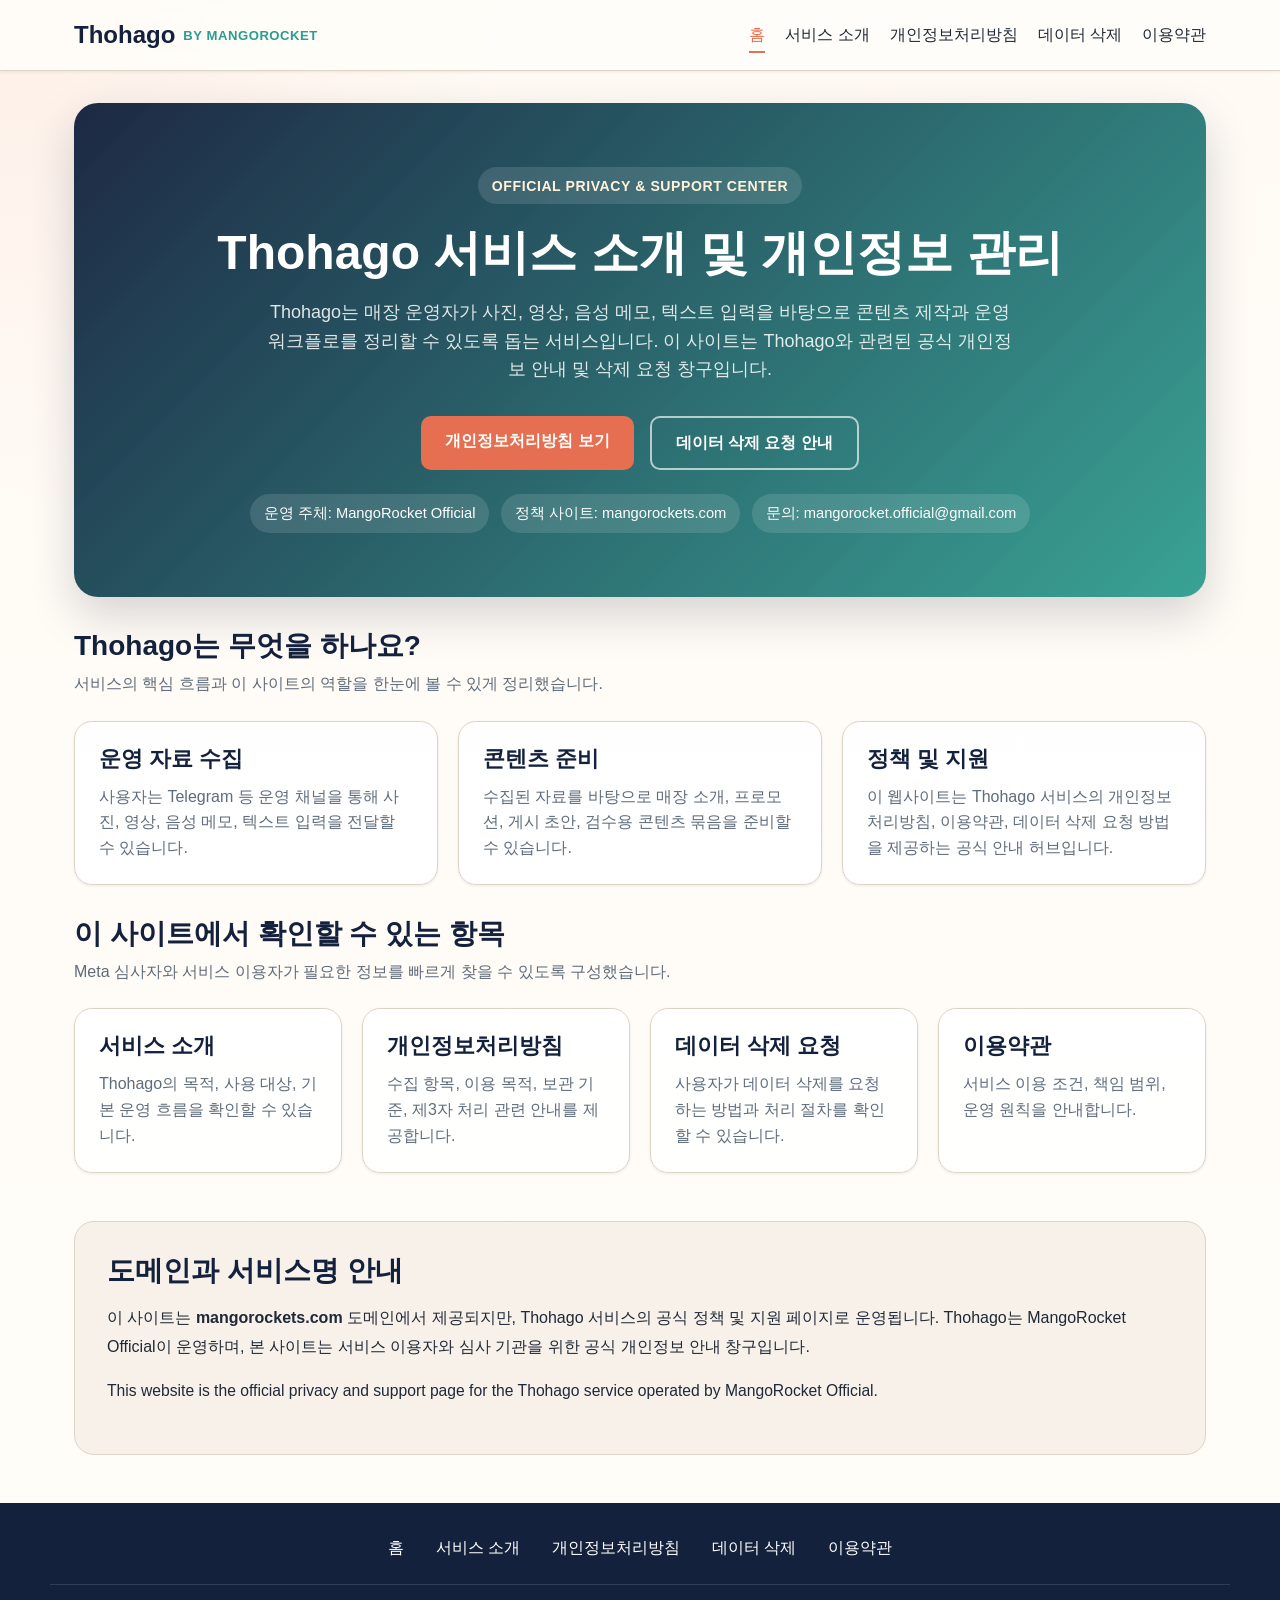
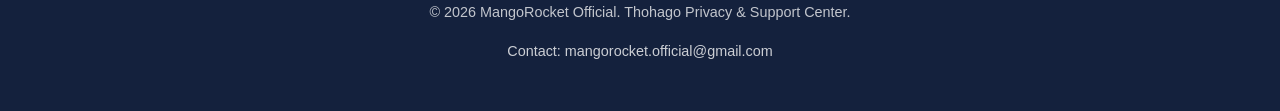
==== index.html @ da7fdcd3 "push" ====
<!DOCTYPE html>
<html lang="ko">
<head>
  <meta charset="UTF-8">
  <meta name="viewport" content="width=device-width, initial-scale=1.0">
  <meta name="google-site-verification" content="dafr5xG1cfZSoQgHQdruboU1DNLpNg_eXWHtskZgGs8">
  <title>Thohago Privacy & Support Center</title>
  <meta name="description" content="Thohago 서비스 소개, 개인정보처리방침, 데이터 삭제 요청 안내를 제공하는 공식 지원 페이지입니다.">
  <meta name="keywords" content="Thohago, 개인정보처리방침, 데이터 삭제, Meta Business App, MangoRocket Official">
  <meta property="og:title" content="Thohago Privacy & Support Center">
  <meta property="og:description" content="Thohago 서비스 소개와 개인정보 관리 정책을 확인할 수 있는 공식 페이지입니다.">
  <meta property="og:type" content="website">
  <meta property="og:url" content="https://mangorockets.com/">
  <link rel="canonical" href="https://mangorockets.com/">
  <link rel="stylesheet" href="/assets/css/style.css">
</head>
<body>
  <header>
    <nav>
      <a href="/" class="logo">Thohago <span class="logo-sub">by MangoRocket</span></a>
      <ul class="nav-links">
        <li><a href="/" class="active">홈</a></li>
        <li><a href="/about.html">서비스 소개</a></li>
        <li><a href="/privacy.html">개인정보처리방침</a></li>
        <li><a href="/data-deletion.html">데이터 삭제</a></li>
        <li><a href="/terms.html">이용약관</a></li>
      </ul>
    </nav>
  </header>

  <main class="page-shell">
    <section class="hero hero--landing">
      <span class="hero-badge">Official Privacy & Support Center</span>
      <h1>Thohago 서비스 소개 및 개인정보 관리</h1>
      <p>
        Thohago는 매장 운영자가 사진, 영상, 음성 메모, 텍스트 입력을 바탕으로 콘텐츠 제작과 운영 워크플로를 정리할 수 있도록 돕는 서비스입니다.
        이 사이트는 Thohago와 관련된 공식 개인정보 안내 및 삭제 요청 창구입니다.
      </p>
      <div class="hero-actions">
        <a href="/privacy.html" class="btn btn-primary">개인정보처리방침 보기</a>
        <a href="/data-deletion.html" class="btn btn-outline">데이터 삭제 요청 안내</a>
      </div>
      <div class="hero-meta">
        <span class="chip">운영 주체: MangoRocket Official</span>
        <span class="chip">정책 사이트: mangorockets.com</span>
        <span class="chip">문의: mangorocket.official@gmail.com</span>
      </div>
    </section>

    <section class="section">
      <div class="section-header">
        <h2>Thohago는 무엇을 하나요?</h2>
        <p>서비스의 핵심 흐름과 이 사이트의 역할을 한눈에 볼 수 있게 정리했습니다.</p>
      </div>

      <div class="info-grid">
        <article class="info-card">
          <h3>운영 자료 수집</h3>
          <p>사용자는 Telegram 등 운영 채널을 통해 사진, 영상, 음성 메모, 텍스트 입력을 전달할 수 있습니다.</p>
        </article>
        <article class="info-card">
          <h3>콘텐츠 준비</h3>
          <p>수집된 자료를 바탕으로 매장 소개, 프로모션, 게시 초안, 검수용 콘텐츠 묶음을 준비할 수 있습니다.</p>
        </article>
        <article class="info-card">
          <h3>정책 및 지원</h3>
          <p>이 웹사이트는 Thohago 서비스의 개인정보처리방침, 이용약관, 데이터 삭제 요청 방법을 제공하는 공식 안내 허브입니다.</p>
        </article>
      </div>
    </section>

    <section class="section">
      <div class="section-header">
        <h2>이 사이트에서 확인할 수 있는 항목</h2>
        <p>Meta 심사자와 서비스 이용자가 필요한 정보를 빠르게 찾을 수 있도록 구성했습니다.</p>
      </div>

      <div class="support-grid">
        <a class="support-card" href="/about.html">
          <h3>서비스 소개</h3>
          <p>Thohago의 목적, 사용 대상, 기본 운영 흐름을 확인할 수 있습니다.</p>
        </a>
        <a class="support-card" href="/privacy.html">
          <h3>개인정보처리방침</h3>
          <p>수집 항목, 이용 목적, 보관 기준, 제3자 처리 관련 안내를 제공합니다.</p>
        </a>
        <a class="support-card" href="/data-deletion.html">
          <h3>데이터 삭제 요청</h3>
          <p>사용자가 데이터 삭제를 요청하는 방법과 처리 절차를 확인할 수 있습니다.</p>
        </a>
        <a class="support-card" href="/terms.html">
          <h3>이용약관</h3>
          <p>서비스 이용 조건, 책임 범위, 운영 원칙을 안내합니다.</p>
        </a>
      </div>
    </section>

    <section class="tool-guide">
      <h2>도메인과 서비스명 안내</h2>
      <p>
        이 사이트는 <strong>mangorockets.com</strong> 도메인에서 제공되지만, Thohago 서비스의 공식 정책 및 지원 페이지로 운영됩니다.
        Thohago는 MangoRocket Official이 운영하며, 본 사이트는 서비스 이용자와 심사 기관을 위한 공식 개인정보 안내 창구입니다.
      </p>
      <p class="page-note">
        This website is the official privacy and support page for the Thohago service operated by MangoRocket Official.
      </p>
    </section>
  </main>

  <footer>
    <div class="footer-content">
      <ul class="footer-links">
        <li><a href="/">홈</a></li>
        <li><a href="/about.html">서비스 소개</a></li>
        <li><a href="/privacy.html">개인정보처리방침</a></li>
        <li><a href="/data-deletion.html">데이터 삭제</a></li>
        <li><a href="/terms.html">이용약관</a></li>
      </ul>
      <div class="footer-bottom">
        <p>&copy; 2026 MangoRocket Official. Thohago Privacy & Support Center.</p>
        <p class="footer-note">Contact: mangorocket.official@gmail.com</p>
      </div>
    </div>
  </footer>
</body>
</html>
---- assets/css/style.css ----
/* Thohago Privacy & Support Center - Global Stylesheet */

:root {
  --primary-color: #e76f51;
  --primary-dark: #d65f42;
  --secondary-color: #14213d;
  --accent-color: #2a9d8f;
  --text-color: #1f2937;
  --text-light: #5f6c7b;
  --bg-color: #fffdf9;
  --bg-light: #f7f1ea;
  --bg-gray: #ebe4da;
  --border-color: #ddd4c8;
  --success-color: #2d8f5d;
  --warning-color: #e9c46a;
  --danger-color: #d62828;
  --shadow-sm: 0 1px 3px rgba(20, 33, 61, 0.08);
  --shadow-md: 0 10px 24px rgba(20, 33, 61, 0.1);
  --shadow-lg: 0 18px 45px rgba(20, 33, 61, 0.18);
  --border-radius: 10px;
  --transition: all 0.28s ease;
}

* {
  margin: 0;
  padding: 0;
  box-sizing: border-box;
}

html {
  font-size: 16px;
  scroll-behavior: smooth;
}

body {
  font-family: -apple-system, BlinkMacSystemFont, "Apple SD Gothic Neo", "Pretendard", "Malgun Gothic", "맑은 고딕", sans-serif;
  line-height: 1.6;
  color: var(--text-color);
  background:
    radial-gradient(circle at top left, rgba(231, 111, 81, 0.08), transparent 24%),
    linear-gradient(180deg, #fffaf4 0%, #fffdf9 100%);
  min-height: 100vh;
  display: flex;
  flex-direction: column;
}

h1, h2, h3, h4, h5, h6 {
  font-weight: 700;
  line-height: 1.2;
  margin-bottom: 1rem;
  color: var(--text-color);
}

h1 {
  font-size: 2rem;
}

h2 {
  font-size: 1.75rem;
}

h3 {
  font-size: 1.35rem;
}

h4 {
  font-size: 1.1rem;
}

p {
  margin-bottom: 1rem;
}

a {
  color: var(--accent-color);
  text-decoration: none;
  transition: var(--transition);
}

a:hover {
  color: var(--primary-color);
}

header {
  background-color: rgba(255, 253, 249, 0.92);
  border-bottom: 1px solid var(--border-color);
  box-shadow: var(--shadow-sm);
  position: sticky;
  top: 0;
  z-index: 1000;
  backdrop-filter: blur(10px);
}

nav {
  max-width: 1180px;
  margin: 0 auto;
  padding: 1rem 1.5rem;
  display: flex;
  justify-content: space-between;
  align-items: center;
  flex-wrap: wrap;
}

.logo {
  font-size: 1.5rem;
  font-weight: 700;
  color: var(--secondary-color);
  text-decoration: none;
  display: flex;
  align-items: center;
  gap: 0.5rem;
}

.logo:hover {
  color: var(--primary-color);
}

.logo-sub {
  font-size: 0.82rem;
  font-weight: 600;
  color: var(--accent-color);
  letter-spacing: 0.04em;
  text-transform: uppercase;
}

.nav-links {
  display: flex;
  gap: 1.25rem;
  list-style: none;
  align-items: center;
  flex-wrap: wrap;
}

.nav-links a {
  color: var(--text-color);
  font-weight: 500;
  padding: 0.45rem 0;
  border-bottom: 2px solid transparent;
  transition: var(--transition);
}

.nav-links a:hover,
.nav-links a.active {
  color: var(--primary-color);
  border-bottom-color: var(--primary-color);
}

main {
  flex: 1;
  max-width: 1180px;
  width: 100%;
  margin: 0 auto;
  padding: 2rem 1.5rem 3rem;
}

.page-shell {
  display: flex;
  flex-direction: column;
  gap: 2rem;
}

.hero {
  text-align: center;
  padding: 4rem 2rem;
  background:
    linear-gradient(135deg, rgba(20, 33, 61, 0.96), rgba(42, 157, 143, 0.92)),
    linear-gradient(135deg, var(--bg-light) 0%, var(--bg-gray) 100%);
  border-radius: 24px;
  color: white;
  box-shadow: var(--shadow-lg);
}

.hero h1 {
  font-size: 3rem;
  margin-bottom: 1rem;
  color: white;
}

.hero p {
  font-size: 1.125rem;
  color: rgba(255, 255, 255, 0.86);
  max-width: 760px;
  margin: 0 auto;
}

.hero-badge {
  display: inline-flex;
  align-items: center;
  padding: 0.45rem 0.85rem;
  margin-bottom: 1.25rem;
  border-radius: 999px;
  background: rgba(255, 255, 255, 0.12);
  color: #fff2d8;
  font-size: 0.88rem;
  font-weight: 700;
  letter-spacing: 0.04em;
  text-transform: uppercase;
}

.hero-actions {
  display: flex;
  justify-content: center;
  gap: 1rem;
  flex-wrap: wrap;
  margin-top: 2rem;
}

.hero-actions .btn-outline {
  border-color: rgba(255, 255, 255, 0.65);
  color: white;
}

.hero-actions .btn-outline:hover {
  border-color: white;
  background-color: white;
  color: var(--secondary-color);
}

.hero-meta {
  display: flex;
  justify-content: center;
  gap: 0.75rem;
  flex-wrap: wrap;
  margin-top: 1.5rem;
}

.chip {
  display: inline-flex;
  align-items: center;
  padding: 0.5rem 0.85rem;
  border-radius: 999px;
  background: rgba(255, 255, 255, 0.12);
  color: white;
  font-size: 0.92rem;
}

.section {
  display: flex;
  flex-direction: column;
  gap: 1.5rem;
}

.section-header {
  display: flex;
  flex-direction: column;
  gap: 0.5rem;
}

.section-header h2 {
  margin-bottom: 0;
  color: var(--secondary-color);
}

.section-header p {
  margin: 0;
  color: var(--text-light);
  max-width: 780px;
}

.info-grid,
.support-grid,
.tools-grid {
  display: grid;
  grid-template-columns: repeat(auto-fit, minmax(240px, 1fr));
  gap: 1.25rem;
}

.info-card,
.support-card,
.tool-card {
  display: block;
  background: rgba(255, 255, 255, 0.88);
  border: 1px solid var(--border-color);
  border-radius: 18px;
  padding: 1.5rem;
  box-shadow: var(--shadow-sm);
  transition: var(--transition);
}

.info-card:hover,
.support-card:hover,
.tool-card:hover {
  transform: translateY(-3px);
  box-shadow: var(--shadow-md);
  border-color: rgba(42, 157, 143, 0.35);
}

.info-card h3,
.support-card h3,
.tool-card h3 {
  color: var(--secondary-color);
  margin-bottom: 0.75rem;
}

.info-card p,
.support-card p,
.tool-card p {
  color: var(--text-light);
  margin-bottom: 0;
}

.tool-card .btn {
  width: 100%;
}

.tool-container {
  background: var(--bg-color);
  border: 1px solid var(--border-color);
  border-radius: 20px;
  padding: 2rem;
  margin-bottom: 2rem;
  box-shadow: var(--shadow-md);
}

.tool-title {
  text-align: center;
  margin-bottom: 1rem;
  padding-bottom: 1rem;
  border-bottom: 1px solid var(--border-color);
}

.tool-title h1 {
  color: var(--secondary-color);
}

.tool-container h2 {
  margin-top: 2rem;
  color: var(--secondary-color);
}

.tool-container h2:first-child {
  margin-top: 0;
}

.tool-container h3 {
  margin-top: 1.25rem;
  color: var(--secondary-color);
}

.tool-container ul,
.tool-container ol {
  padding-left: 1.25rem;
  margin-bottom: 1rem;
}

.tool-container li {
  margin-bottom: 0.5rem;
}

.form-group {
  margin-bottom: 1.5rem;
}

.form-group label {
  display: block;
  margin-bottom: 0.5rem;
  font-weight: 600;
  color: var(--text-color);
}

input[type="text"],
input[type="number"],
input[type="date"],
input[type="color"],
textarea,
select {
  width: 100%;
  padding: 0.75rem;
  border: 1px solid var(--border-color);
  border-radius: var(--border-radius);
  font-size: 1rem;
  font-family: inherit;
  transition: var(--transition);
  background-color: var(--bg-color);
}

input[type="text"]:focus,
input[type="number"]:focus,
input[type="date"]:focus,
textarea:focus,
select:focus {
  outline: none;
  border-color: var(--primary-color);
  box-shadow: 0 0 0 3px rgba(231, 111, 81, 0.12);
}

textarea {
  resize: vertical;
  min-height: 150px;
  line-height: 1.6;
}

input[type="range"] {
  width: 100%;
  height: 6px;
  border-radius: 3px;
  background: var(--bg-gray);
  outline: none;
  -webkit-appearance: none;
}

input[type="range"]::-webkit-slider-thumb {
  -webkit-appearance: none;
  appearance: none;
  width: 20px;
  height: 20px;
  border-radius: 50%;
  background: var(--primary-color);
  cursor: pointer;
  transition: var(--transition);
}

input[type="range"]::-webkit-slider-thumb:hover {
  background: var(--primary-dark);
  transform: scale(1.1);
}

input[type="range"]::-moz-range-thumb {
  width: 20px;
  height: 20px;
  border-radius: 50%;
  background: var(--primary-color);
  cursor: pointer;
  border: none;
  transition: var(--transition);
}

input[type="range"]::-moz-range-thumb:hover {
  background: var(--primary-dark);
  transform: scale(1.1);
}

.checkbox-group {
  display: flex;
  flex-wrap: wrap;
  gap: 1rem;
  margin-bottom: 1rem;
}

.checkbox-item {
  display: flex;
  align-items: center;
  gap: 0.5rem;
}

.checkbox-item input[type="checkbox"] {
  width: 18px;
  height: 18px;
  cursor: pointer;
}

.checkbox-item label {
  cursor: pointer;
  margin: 0;
  font-weight: 500;
}

.btn {
  display: inline-block;
  padding: 0.75rem 1.5rem;
  font-size: 1rem;
  font-weight: 600;
  text-align: center;
  border: none;
  border-radius: var(--border-radius);
  cursor: pointer;
  transition: var(--transition);
  text-decoration: none;
  font-family: inherit;
}

.btn-primary {
  background-color: var(--primary-color);
  color: white;
}

.btn-primary:hover {
  background-color: var(--primary-dark);
  transform: translateY(-2px);
  box-shadow: var(--shadow-md);
}

.btn-secondary {
  background-color: var(--secondary-color);
  color: white;
}

.btn-secondary:hover {
  background-color: var(--accent-color);
  transform: translateY(-2px);
  box-shadow: var(--shadow-md);
}

.btn-outline {
  background-color: transparent;
  border: 2px solid var(--primary-color);
  color: var(--primary-color);
}

.btn-outline:hover {
  background-color: var(--primary-color);
  color: white;
}

.btn-success {
  background-color: var(--success-color);
  color: white;
}

.btn-block {
  width: 100%;
  display: block;
}

.btn:disabled {
  opacity: 0.6;
  cursor: not-allowed;
}

.btn:disabled:hover {
  transform: none;
}

.btn-group {
  display: flex;
  gap: 0.75rem;
  flex-wrap: wrap;
}

.result-box {
  background: var(--bg-light);
  border: 1px solid var(--border-color);
  border-radius: var(--border-radius);
  padding: 1.5rem;
  margin-top: 1.5rem;
}

.result-item {
  display: flex;
  justify-content: space-between;
  align-items: center;
  padding: 0.75rem 0;
  border-bottom: 1px solid var(--border-color);
}

.result-item:last-child {
  border-bottom: none;
}

.result-label {
  font-weight: 600;
  color: var(--text-color);
}

.result-value {
  font-weight: 700;
  color: var(--primary-color);
  font-size: 1.125rem;
}

.preview-area {
  background: var(--bg-light);
  border: 2px dashed var(--border-color);
  border-radius: var(--border-radius);
  padding: 2rem;
  text-align: center;
  min-height: 200px;
  display: flex;
  align-items: center;
  justify-content: center;
  margin: 1.5rem 0;
}

.color-preview {
  width: 100%;
  height: 200px;
  border-radius: var(--border-radius);
  border: 1px solid var(--border-color);
  box-shadow: var(--shadow-sm);
}

.strength-indicator {
  margin-top: 1rem;
}

.strength-bar {
  height: 8px;
  background: var(--bg-gray);
  border-radius: 4px;
  overflow: hidden;
  margin-top: 0.5rem;
}

.strength-fill {
  height: 100%;
  transition: var(--transition);
  border-radius: 4px;
}

.strength-fill.weak {
  width: 25%;
  background-color: var(--danger-color);
}

.strength-fill.medium {
  width: 50%;
  background-color: var(--warning-color);
}

.strength-fill.strong {
  width: 75%;
  background-color: var(--success-color);
}

.strength-fill.very-strong {
  width: 100%;
  background-color: #155724;
}

.strength-text {
  margin-top: 0.5rem;
  font-weight: 600;
}

.tool-guide {
  background: var(--bg-light);
  border-radius: 20px;
  padding: 2rem;
  margin-top: 1rem;
  border: 1px solid var(--border-color);
}

.tool-guide h2 {
  color: var(--secondary-color);
  margin-bottom: 1rem;
}

.tool-guide p {
  color: var(--text-color);
  line-height: 1.8;
}

.cookie-banner {
  position: fixed;
  bottom: 0;
  left: 0;
  right: 0;
  background: rgba(20, 33, 61, 0.95);
  color: white;
  padding: 1.5rem;
  box-shadow: 0 -4px 10px rgba(0, 0, 0, 0.2);
  z-index: 9999;
  display: none;
}

.cookie-banner.show {
  display: block;
}

.cookie-content {
  max-width: 1180px;
  margin: 0 auto;
  display: flex;
  justify-content: space-between;
  align-items: center;
  gap: 1.5rem;
  flex-wrap: wrap;
}

.cookie-content p {
  margin: 0;
  flex: 1;
  min-width: 250px;
}

.cookie-content .btn {
  flex-shrink: 0;
}

.callout {
  background: linear-gradient(135deg, rgba(20, 33, 61, 0.04), rgba(42, 157, 143, 0.1));
  border: 1px solid rgba(42, 157, 143, 0.2);
  border-radius: 16px;
  padding: 1.25rem 1.35rem;
}

.callout p:last-child {
  margin-bottom: 0;
}

.page-note {
  color: var(--text-light);
  font-size: 0.98rem;
}

.timeline {
  display: grid;
  gap: 1rem;
}

.timeline-item {
  padding: 1.25rem 1.35rem;
  border-radius: 16px;
  background: rgba(255, 255, 255, 0.75);
  border: 1px solid var(--border-color);
}

.timeline-item h3 {
  margin-top: 0;
}

.stack-list,
.deletion-scope {
  list-style: disc;
}

.deletion-steps {
  padding-left: 1.4rem;
}

footer {
  background-color: var(--secondary-color);
  color: white;
  padding: 2rem 1.5rem;
  margin-top: auto;
}

.footer-content {
  max-width: 1180px;
  margin: 0 auto;
  display: flex;
  flex-direction: column;
  gap: 1.5rem;
}

.footer-links {
  display: flex;
  gap: 2rem;
  list-style: none;
  flex-wrap: wrap;
  justify-content: center;
}

.footer-links a {
  color: white;
  transition: var(--transition);
}

.footer-links a:hover {
  color: var(--warning-color);
}

.footer-bottom {
  text-align: center;
  padding-top: 1rem;
  border-top: 1px solid rgba(255, 255, 255, 0.12);
  font-size: 0.9rem;
  color: rgba(255, 255, 255, 0.74);
}

.footer-note {
  margin-top: 0.35rem;
  color: rgba(255, 255, 255, 0.78);
}

.text-center {
  text-align: center;
}

.text-muted {
  color: var(--text-light);
}

.mt-1 { margin-top: 0.5rem; }
.mt-2 { margin-top: 1rem; }
.mt-3 { margin-top: 1.5rem; }
.mb-1 { margin-bottom: 0.5rem; }
.mb-2 { margin-bottom: 1rem; }
.mb-3 { margin-bottom: 1.5rem; }

.hidden {
  display: none;
}

@media (max-width: 768px) {
  html {
    font-size: 14px;
  }

  nav {
    flex-direction: column;
    gap: 1rem;
  }

  .nav-links {
    justify-content: center;
    gap: 1rem;
  }

  .hero {
    padding: 3rem 1.25rem;
    border-radius: 18px;
  }

  .hero h1 {
    font-size: 2rem;
  }

  .tools-grid,
  .info-grid,
  .support-grid {
    grid-template-columns: 1fr;
    gap: 1rem;
  }

  .tool-container {
    padding: 1.5rem;
  }

  .btn-group,
  .hero-actions {
    flex-direction: column;
  }

  .btn-group .btn,
  .hero-actions .btn {
    width: 100%;
  }

  .result-item {
    flex-direction: column;
    align-items: flex-start;
    gap: 0.25rem;
  }

  .footer-content {
    text-align: center;
  }

  .footer-links {
    flex-direction: column;
    gap: 0.75rem;
  }

  .cookie-content {
    flex-direction: column;
    text-align: center;
  }

  .cookie-content .btn {
    width: 100%;
  }
}

@media (min-width: 769px) and (max-width: 1024px) {
  .tools-grid,
  .info-grid,
  .support-grid {
    grid-template-columns: repeat(2, 1fr);
  }
}
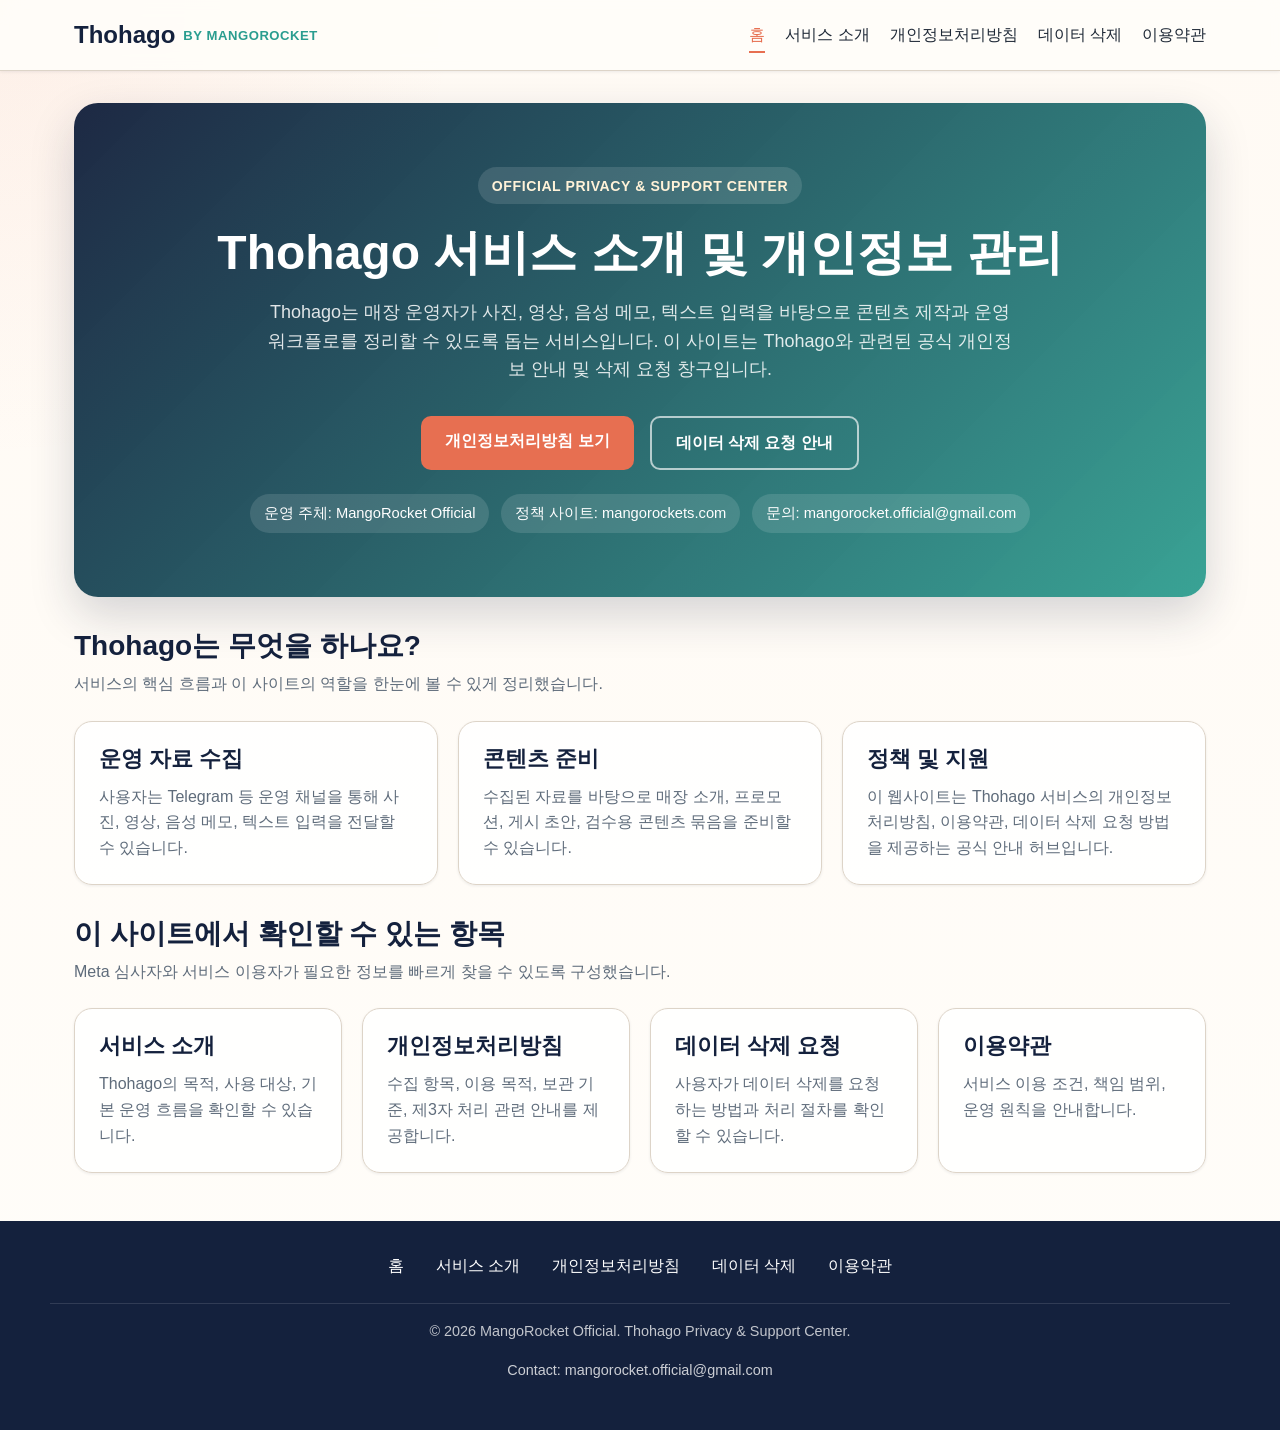
==== commit cff7b447: "up" ====
--- a/index.html
+++ b/index.html
@@ -95,16 +95,6 @@
       </div>
     </section>
 
-    <section class="tool-guide">
-      <h2>도메인과 서비스명 안내</h2>
-      <p>
-        이 사이트는 <strong>mangorockets.com</strong> 도메인에서 제공되지만, Thohago 서비스의 공식 정책 및 지원 페이지로 운영됩니다.
-        Thohago는 MangoRocket Official이 운영하며, 본 사이트는 서비스 이용자와 심사 기관을 위한 공식 개인정보 안내 창구입니다.
-      </p>
-      <p class="page-note">
-        This website is the official privacy and support page for the Thohago service operated by MangoRocket Official.
-      </p>
-    </section>
   </main>
 
   <footer>
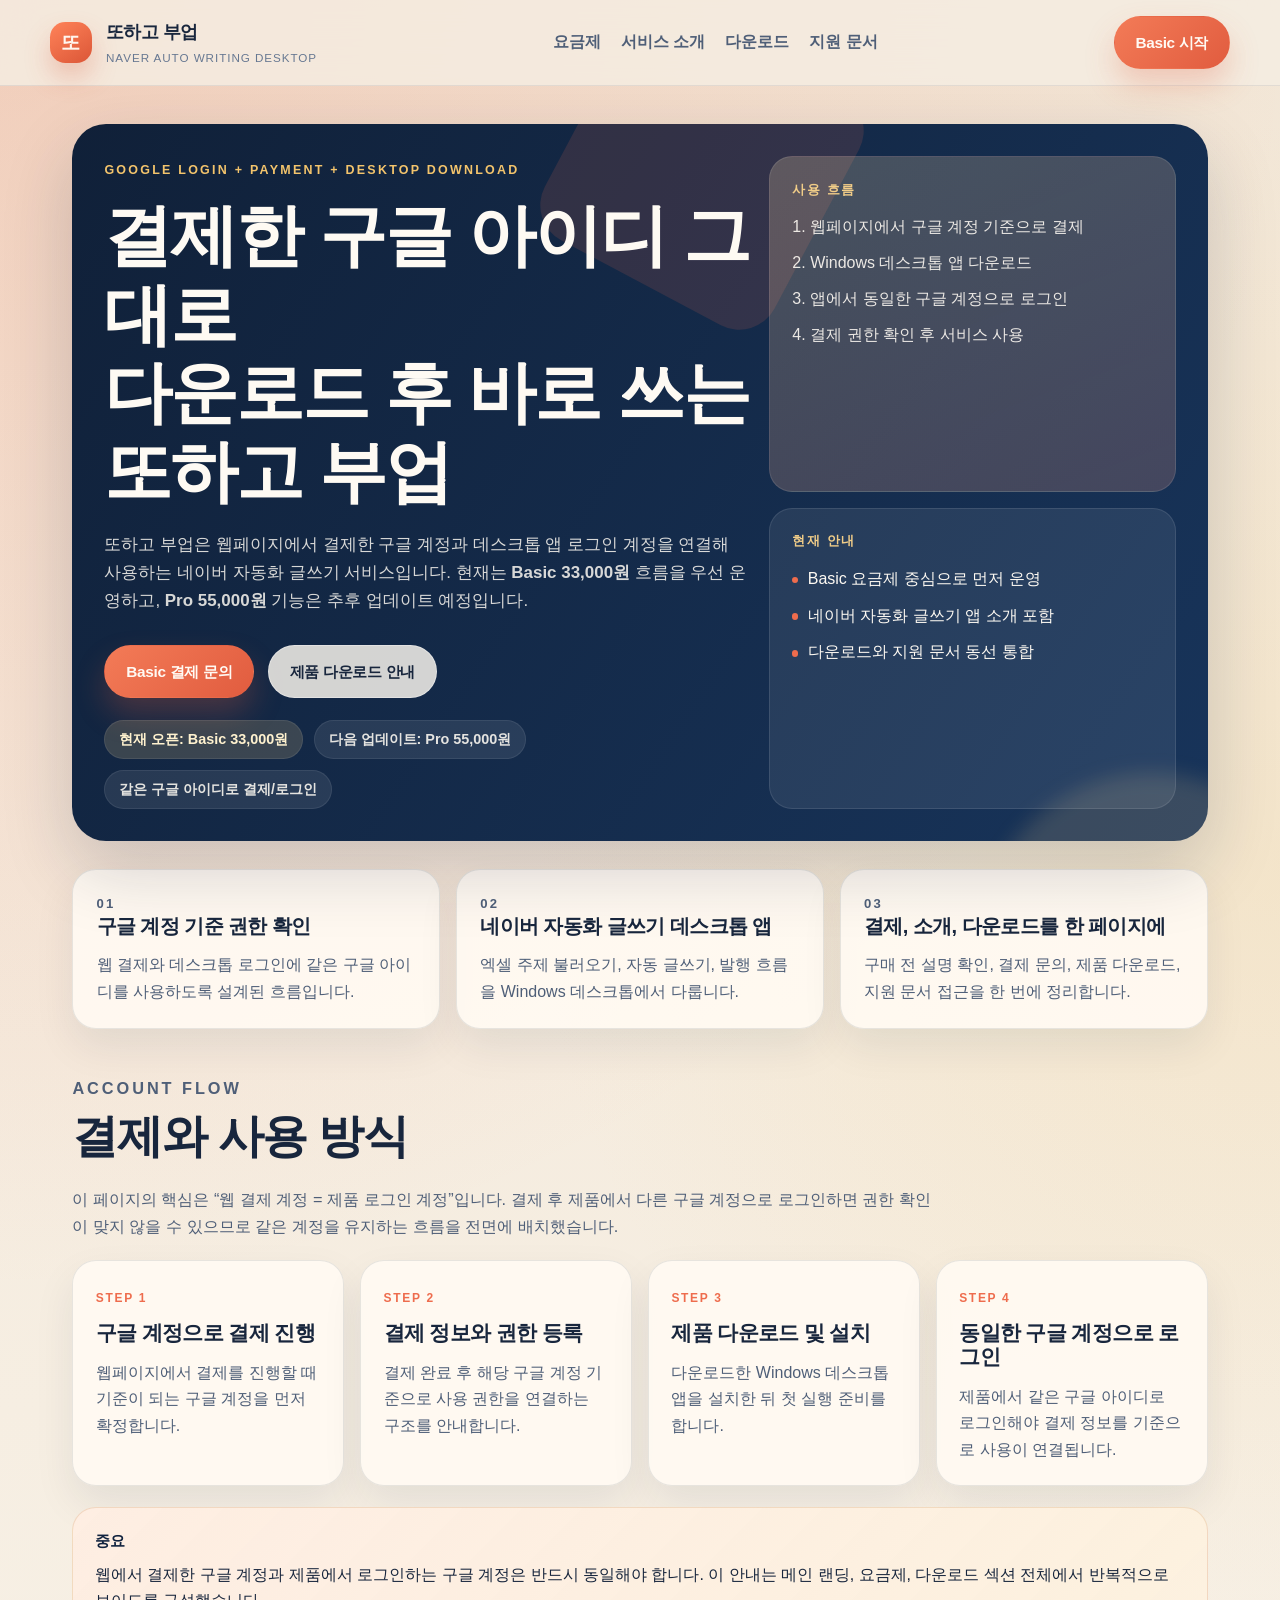
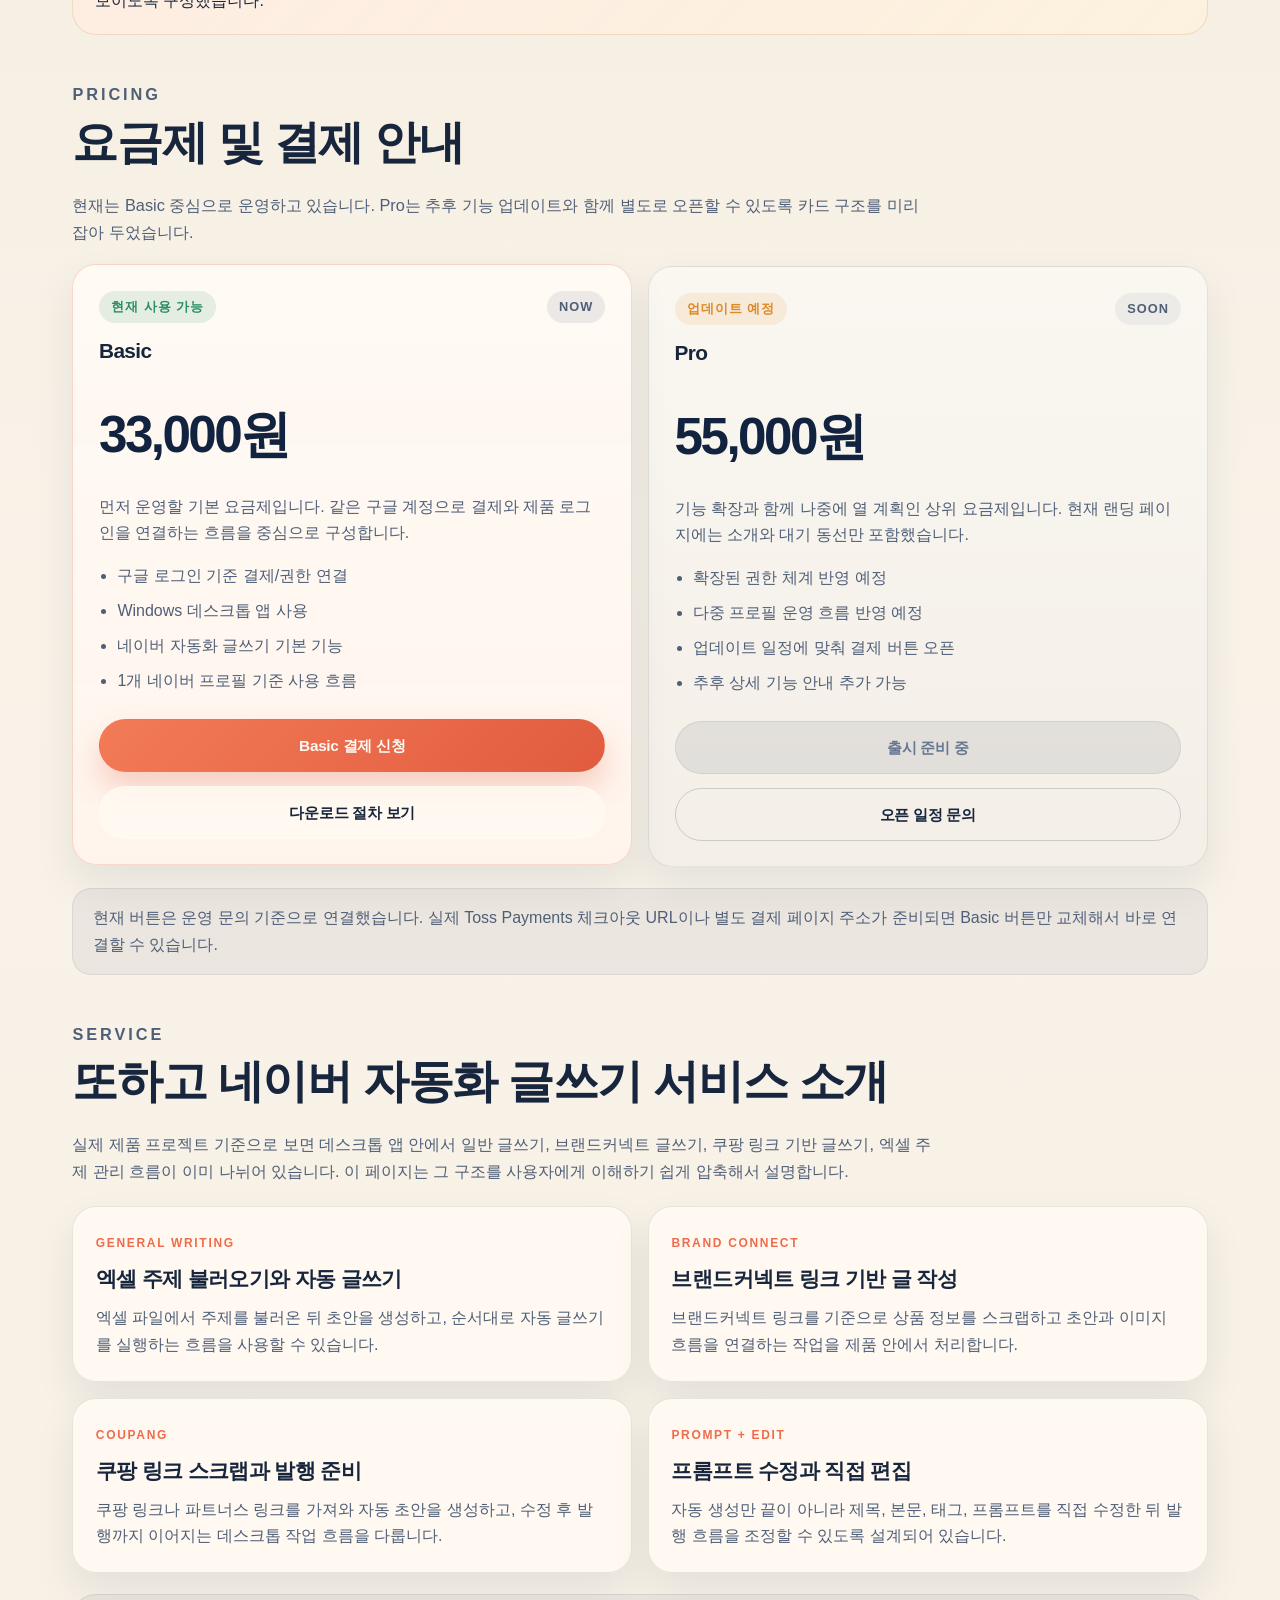
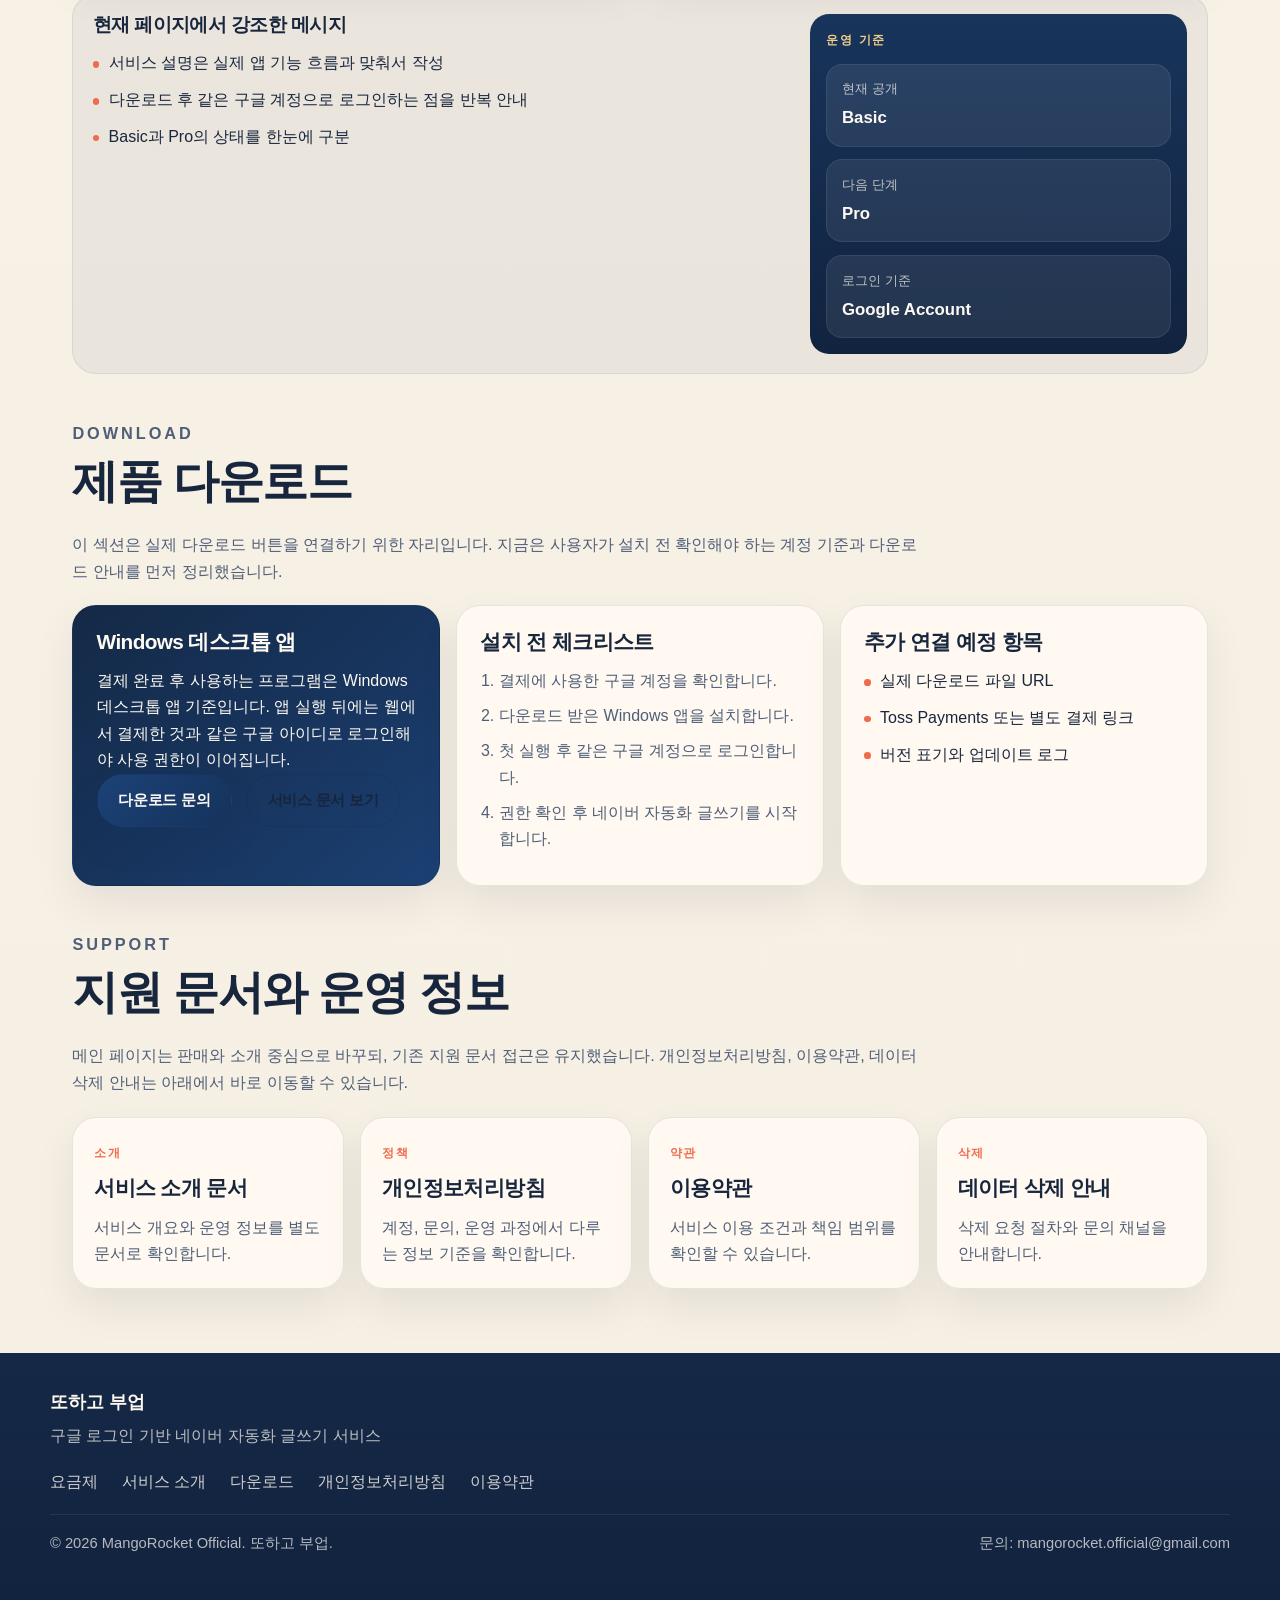
==== commit 3f2174a6: "new" ====
--- a/index.html
+++ b/index.html
@@ -4,111 +4,412 @@
   <meta charset="UTF-8">
   <meta name="viewport" content="width=device-width, initial-scale=1.0">
   <meta name="google-site-verification" content="dafr5xG1cfZSoQgHQdruboU1DNLpNg_eXWHtskZgGs8">
-  <title>Thohago Privacy & Support Center</title>
-  <meta name="description" content="Thohago 서비스 소개, 개인정보처리방침, 데이터 삭제 요청 안내를 제공하는 공식 지원 페이지입니다.">
-  <meta name="keywords" content="Thohago, 개인정보처리방침, 데이터 삭제, Meta Business App, MangoRocket Official">
-  <meta property="og:title" content="Thohago Privacy & Support Center">
-  <meta property="og:description" content="Thohago 서비스 소개와 개인정보 관리 정책을 확인할 수 있는 공식 페이지입니다.">
+  <title>또하고 부업 | 구글 로그인 기반 네이버 자동화 글쓰기 서비스</title>
+  <meta
+    name="description"
+    content="또하고 부업은 구글 아이디 기반 결제와 데스크톱 로그인을 연결해 사용하는 네이버 자동화 글쓰기 서비스입니다. Basic 33,000원 요금제, 서비스 소개, 제품 다운로드 안내를 한 페이지에서 제공합니다."
+  >
+  <meta
+    name="keywords"
+    content="또하고 부업, 네이버 자동화 글쓰기, 구글 로그인 결제, Basic 33000, Pro 55000, 제품 다운로드"
+  >
+  <meta property="og:title" content="또하고 부업 | 구글 로그인 기반 네이버 자동화 글쓰기 서비스">
+  <meta
+    property="og:description"
+    content="웹에서 결제한 같은 구글 아이디로 데스크톱 앱에 로그인해 사용하는 또하고 부업 소개 페이지입니다."
+  >
   <meta property="og:type" content="website">
   <meta property="og:url" content="https://mangorockets.com/">
+  <meta property="og:image" content="https://mangorockets.com/assets/images/og-image.png">
   <link rel="canonical" href="https://mangorockets.com/">
   <link rel="stylesheet" href="/assets/css/style.css">
 </head>
-<body>
-  <header>
-    <nav>
-      <a href="/" class="logo">Thohago <span class="logo-sub">by MangoRocket</span></a>
+<body class="landing-page">
+  <header class="site-header">
+    <nav class="site-nav">
+      <a href="/" class="brand">
+        <span class="brand-mark">또</span>
+        <span class="brand-copy">
+          <strong>또하고 부업</strong>
+          <small>Naver Auto Writing Desktop</small>
+        </span>
+      </a>
+
       <ul class="nav-links">
-        <li><a href="/" class="active">홈</a></li>
-        <li><a href="/about.html">서비스 소개</a></li>
+        <li><a href="#pricing">요금제</a></li>
+        <li><a href="#service">서비스 소개</a></li>
+        <li><a href="#download">다운로드</a></li>
+        <li><a href="#support">지원 문서</a></li>
+      </ul>
+
+      <a href="#pricing" class="btn btn-primary nav-cta">Basic 시작</a>
+    </nav>
+  </header>
+
+  <main class="page-shell landing-shell">
+    <section class="hero-panel">
+      <div class="hero-copy">
+        <p class="eyebrow">GOOGLE LOGIN + PAYMENT + DESKTOP DOWNLOAD</p>
+        <h1>
+          결제한 구글 아이디 그대로<br>
+          다운로드 후 바로 쓰는<br>
+          또하고 부업
+        </h1>
+        <p class="hero-description">
+          또하고 부업은 웹페이지에서 결제한 구글 계정과 데스크톱 앱 로그인 계정을 연결해
+          사용하는 네이버 자동화 글쓰기 서비스입니다. 현재는 <strong>Basic 33,000원</strong>
+          흐름을 우선 운영하고, <strong>Pro 55,000원</strong> 기능은 추후 업데이트 예정입니다.
+        </p>
+
+        <div class="hero-actions">
+          <a
+            href="mailto:mangorocket.official@gmail.com?subject=%EB%98%90%ED%95%98%EA%B3%A0%20%EB%B6%80%EC%97%85%20Basic%20%EA%B2%B0%EC%A0%9C%20%EB%AC%B8%EC%9D%98"
+            class="btn btn-primary"
+          >
+            Basic 결제 문의
+          </a>
+          <a href="#download" class="btn btn-ghost">제품 다운로드 안내</a>
+        </div>
+
+        <div class="hero-meta">
+          <span class="chip chip--bright">현재 오픈: Basic 33,000원</span>
+          <span class="chip">다음 업데이트: Pro 55,000원</span>
+          <span class="chip">같은 구글 아이디로 결제/로그인</span>
+        </div>
+      </div>
+
+      <aside class="hero-rail">
+        <section class="summary-card summary-card--accent">
+          <p class="summary-label">사용 흐름</p>
+          <ol class="summary-list">
+            <li>웹페이지에서 구글 계정 기준으로 결제</li>
+            <li>Windows 데스크톱 앱 다운로드</li>
+            <li>앱에서 동일한 구글 계정으로 로그인</li>
+            <li>결제 권한 확인 후 서비스 사용</li>
+          </ol>
+        </section>
+
+        <section class="summary-card">
+          <p class="summary-label">현재 안내</p>
+          <ul class="bullet-list">
+            <li>Basic 요금제 중심으로 먼저 운영</li>
+            <li>네이버 자동화 글쓰기 앱 소개 포함</li>
+            <li>다운로드와 지원 문서 동선 통합</li>
+          </ul>
+        </section>
+      </aside>
+    </section>
+
+    <section class="signal-grid">
+      <article class="signal-card">
+        <p class="signal-number">01</p>
+        <h2>구글 계정 기준 권한 확인</h2>
+        <p>웹 결제와 데스크톱 로그인에 같은 구글 아이디를 사용하도록 설계된 흐름입니다.</p>
+      </article>
+      <article class="signal-card">
+        <p class="signal-number">02</p>
+        <h2>네이버 자동화 글쓰기 데스크톱 앱</h2>
+        <p>엑셀 주제 불러오기, 자동 글쓰기, 발행 흐름을 Windows 데스크톱에서 다룹니다.</p>
+      </article>
+      <article class="signal-card">
+        <p class="signal-number">03</p>
+        <h2>결제, 소개, 다운로드를 한 페이지에</h2>
+        <p>구매 전 설명 확인, 결제 문의, 제품 다운로드, 지원 문서 접근을 한 번에 정리합니다.</p>
+      </article>
+    </section>
+
+    <section id="flow" class="section-block">
+      <div class="section-heading">
+        <p class="eyebrow eyebrow--dark">ACCOUNT FLOW</p>
+        <h2>결제와 사용 방식</h2>
+        <p>
+          이 페이지의 핵심은 “웹 결제 계정 = 제품 로그인 계정”입니다. 결제 후 제품에서
+          다른 구글 계정으로 로그인하면 권한 확인이 맞지 않을 수 있으므로 같은 계정을
+          유지하는 흐름을 전면에 배치했습니다.
+        </p>
+      </div>
+
+      <div class="journey-grid">
+        <article class="journey-card">
+          <span class="journey-step">STEP 1</span>
+          <h3>구글 계정으로 결제 진행</h3>
+          <p>웹페이지에서 결제를 진행할 때 기준이 되는 구글 계정을 먼저 확정합니다.</p>
+        </article>
+        <article class="journey-card">
+          <span class="journey-step">STEP 2</span>
+          <h3>결제 정보와 권한 등록</h3>
+          <p>결제 완료 후 해당 구글 계정 기준으로 사용 권한을 연결하는 구조를 안내합니다.</p>
+        </article>
+        <article class="journey-card">
+          <span class="journey-step">STEP 3</span>
+          <h3>제품 다운로드 및 설치</h3>
+          <p>다운로드한 Windows 데스크톱 앱을 설치한 뒤 첫 실행 준비를 합니다.</p>
+        </article>
+        <article class="journey-card">
+          <span class="journey-step">STEP 4</span>
+          <h3>동일한 구글 계정으로 로그인</h3>
+          <p>제품에서 같은 구글 아이디로 로그인해야 결제 정보를 기준으로 사용이 연결됩니다.</p>
+        </article>
+      </div>
+
+      <div class="notice-card">
+        <strong>중요</strong>
+        <p>
+          웹에서 결제한 구글 계정과 제품에서 로그인하는 구글 계정은 반드시 동일해야 합니다.
+          이 안내는 메인 랜딩, 요금제, 다운로드 섹션 전체에서 반복적으로 보이도록 구성했습니다.
+        </p>
+      </div>
+    </section>
+
+    <section id="pricing" class="section-block">
+      <div class="section-heading">
+        <p class="eyebrow eyebrow--dark">PRICING</p>
+        <h2>요금제 및 결제 안내</h2>
+        <p>
+          현재는 Basic 중심으로 운영하고 있습니다. Pro는 추후 기능 업데이트와 함께 별도로
+          오픈할 수 있도록 카드 구조를 미리 잡아 두었습니다.
+        </p>
+      </div>
+
+      <div class="pricing-grid">
+        <article class="pricing-card pricing-card--featured">
+          <div class="pricing-topline">
+            <span class="pricing-status pricing-status--live">현재 사용 가능</span>
+            <span class="pricing-badge">NOW</span>
+          </div>
+          <h3>Basic</h3>
+          <p class="pricing-price">33,000원</p>
+          <p class="pricing-description">
+            먼저 운영할 기본 요금제입니다. 같은 구글 계정으로 결제와 제품 로그인을 연결하는
+            흐름을 중심으로 구성합니다.
+          </p>
+          <ul class="feature-list">
+            <li>구글 로그인 기준 결제/권한 연결</li>
+            <li>Windows 데스크톱 앱 사용</li>
+            <li>네이버 자동화 글쓰기 기본 기능</li>
+            <li>1개 네이버 프로필 기준 사용 흐름</li>
+          </ul>
+          <div class="card-actions">
+            <a
+              href="mailto:mangorocket.official@gmail.com?subject=%EB%98%90%ED%95%98%EA%B3%A0%20%EB%B6%80%EC%97%85%20Basic%20%EA%B2%B0%EC%A0%9C%20%EC%8B%A0%EC%B2%AD"
+              class="btn btn-primary btn-block"
+            >
+              Basic 결제 신청
+            </a>
+            <a href="#download" class="btn btn-ghost btn-block">다운로드 절차 보기</a>
+          </div>
+        </article>
+
+        <article class="pricing-card pricing-card--upcoming">
+          <div class="pricing-topline">
+            <span class="pricing-status pricing-status--waiting">업데이트 예정</span>
+            <span class="pricing-badge pricing-badge--muted">SOON</span>
+          </div>
+          <h3>Pro</h3>
+          <p class="pricing-price">55,000원</p>
+          <p class="pricing-description">
+            기능 확장과 함께 나중에 열 계획인 상위 요금제입니다. 현재 랜딩 페이지에는 소개와
+            대기 동선만 포함했습니다.
+          </p>
+          <ul class="feature-list">
+            <li>확장된 권한 체계 반영 예정</li>
+            <li>다중 프로필 운영 흐름 반영 예정</li>
+            <li>업데이트 일정에 맞춰 결제 버튼 오픈</li>
+            <li>추후 상세 기능 안내 추가 가능</li>
+          </ul>
+          <div class="card-actions">
+            <span class="btn btn-disabled btn-block">출시 준비 중</span>
+            <a href="#support" class="btn btn-outline btn-block">오픈 일정 문의</a>
+          </div>
+        </article>
+      </div>
+
+      <div class="inline-note">
+        <p>
+          현재 버튼은 운영 문의 기준으로 연결했습니다. 실제 Toss Payments 체크아웃 URL이나
+          별도 결제 페이지 주소가 준비되면 Basic 버튼만 교체해서 바로 연결할 수 있습니다.
+        </p>
+      </div>
+    </section>
+
+    <section id="service" class="section-block">
+      <div class="section-heading">
+        <p class="eyebrow eyebrow--dark">SERVICE</p>
+        <h2>또하고 네이버 자동화 글쓰기 서비스 소개</h2>
+        <p>
+          실제 제품 프로젝트 기준으로 보면 데스크톱 앱 안에서 일반 글쓰기, 브랜드커넥트 글쓰기,
+          쿠팡 링크 기반 글쓰기, 엑셀 주제 관리 흐름이 이미 나뉘어 있습니다. 이 페이지는 그
+          구조를 사용자에게 이해하기 쉽게 압축해서 설명합니다.
+        </p>
+      </div>
+
+      <div class="feature-grid">
+        <article class="feature-card">
+          <span class="feature-kicker">GENERAL WRITING</span>
+          <h3>엑셀 주제 불러오기와 자동 글쓰기</h3>
+          <p>
+            엑셀 파일에서 주제를 불러온 뒤 초안을 생성하고, 순서대로 자동 글쓰기를 실행하는
+            흐름을 사용할 수 있습니다.
+          </p>
+        </article>
+
+        <article class="feature-card">
+          <span class="feature-kicker">BRAND CONNECT</span>
+          <h3>브랜드커넥트 링크 기반 글 작성</h3>
+          <p>
+            브랜드커넥트 링크를 기준으로 상품 정보를 스크랩하고 초안과 이미지 흐름을 연결하는
+            작업을 제품 안에서 처리합니다.
+          </p>
+        </article>
+
+        <article class="feature-card">
+          <span class="feature-kicker">COUPANG</span>
+          <h3>쿠팡 링크 스크랩과 발행 준비</h3>
+          <p>
+            쿠팡 링크나 파트너스 링크를 가져와 자동 초안을 생성하고, 수정 후 발행까지 이어지는
+            데스크톱 작업 흐름을 다룹니다.
+          </p>
+        </article>
+
+        <article class="feature-card">
+          <span class="feature-kicker">PROMPT + EDIT</span>
+          <h3>프롬프트 수정과 직접 편집</h3>
+          <p>
+            자동 생성만 끝이 아니라 제목, 본문, 태그, 프롬프트를 직접 수정한 뒤 발행 흐름을
+            조정할 수 있도록 설계되어 있습니다.
+          </p>
+        </article>
+      </div>
+
+      <div class="service-panel">
+        <div class="service-panel__copy">
+          <h3>현재 페이지에서 강조한 메시지</h3>
+          <ul class="bullet-list">
+            <li>서비스 설명은 실제 앱 기능 흐름과 맞춰서 작성</li>
+            <li>다운로드 후 같은 구글 계정으로 로그인하는 점을 반복 안내</li>
+            <li>Basic과 Pro의 상태를 한눈에 구분</li>
+          </ul>
+        </div>
+        <div class="service-panel__status">
+          <p class="service-status-label">운영 기준</p>
+          <div class="mini-stat">
+            <span>현재 공개</span>
+            <strong>Basic</strong>
+          </div>
+          <div class="mini-stat">
+            <span>다음 단계</span>
+            <strong>Pro</strong>
+          </div>
+          <div class="mini-stat">
+            <span>로그인 기준</span>
+            <strong>Google Account</strong>
+          </div>
+        </div>
+      </div>
+    </section>
+
+    <section id="download" class="section-block">
+      <div class="section-heading">
+        <p class="eyebrow eyebrow--dark">DOWNLOAD</p>
+        <h2>제품 다운로드</h2>
+        <p>
+          이 섹션은 실제 다운로드 버튼을 연결하기 위한 자리입니다. 지금은 사용자가 설치 전
+          확인해야 하는 계정 기준과 다운로드 안내를 먼저 정리했습니다.
+        </p>
+      </div>
+
+      <div class="download-layout">
+        <article class="download-card download-card--primary">
+          <h3>Windows 데스크톱 앱</h3>
+          <p>
+            결제 완료 후 사용하는 프로그램은 Windows 데스크톱 앱 기준입니다. 앱 실행 뒤에는
+            웹에서 결제한 것과 같은 구글 아이디로 로그인해야 사용 권한이 이어집니다.
+          </p>
+          <div class="card-actions">
+            <a
+              href="mailto:mangorocket.official@gmail.com?subject=%EB%98%90%ED%95%98%EA%B3%A0%20%EB%B6%80%EC%97%85%20%EB%8B%A4%EC%9A%B4%EB%A1%9C%EB%93%9C%20%EB%AC%B8%EC%9D%98"
+              class="btn btn-secondary"
+            >
+              다운로드 문의
+            </a>
+            <a href="/about.html" class="btn btn-outline">서비스 문서 보기</a>
+          </div>
+        </article>
+
+        <article class="download-card">
+          <h3>설치 전 체크리스트</h3>
+          <ol class="check-list">
+            <li>결제에 사용한 구글 계정을 확인합니다.</li>
+            <li>다운로드 받은 Windows 앱을 설치합니다.</li>
+            <li>첫 실행 후 같은 구글 계정으로 로그인합니다.</li>
+            <li>권한 확인 후 네이버 자동화 글쓰기를 시작합니다.</li>
+          </ol>
+        </article>
+
+        <article class="download-card">
+          <h3>추가 연결 예정 항목</h3>
+          <ul class="bullet-list">
+            <li>실제 다운로드 파일 URL</li>
+            <li>Toss Payments 또는 별도 결제 링크</li>
+            <li>버전 표기와 업데이트 로그</li>
+          </ul>
+        </article>
+      </div>
+    </section>
+
+    <section id="support" class="section-block">
+      <div class="section-heading">
+        <p class="eyebrow eyebrow--dark">SUPPORT</p>
+        <h2>지원 문서와 운영 정보</h2>
+        <p>
+          메인 페이지는 판매와 소개 중심으로 바꾸되, 기존 지원 문서 접근은 유지했습니다.
+          개인정보처리방침, 이용약관, 데이터 삭제 안내는 아래에서 바로 이동할 수 있습니다.
+        </p>
+      </div>
+
+      <div class="support-grid">
+        <a class="support-card" href="/about.html">
+          <span class="support-label">소개</span>
+          <h3>서비스 소개 문서</h3>
+          <p>서비스 개요와 운영 정보를 별도 문서로 확인합니다.</p>
+        </a>
+        <a class="support-card" href="/privacy.html">
+          <span class="support-label">정책</span>
+          <h3>개인정보처리방침</h3>
+          <p>계정, 문의, 운영 과정에서 다루는 정보 기준을 확인합니다.</p>
+        </a>
+        <a class="support-card" href="/terms.html">
+          <span class="support-label">약관</span>
+          <h3>이용약관</h3>
+          <p>서비스 이용 조건과 책임 범위를 확인할 수 있습니다.</p>
+        </a>
+        <a class="support-card" href="/data-deletion.html">
+          <span class="support-label">삭제</span>
+          <h3>데이터 삭제 안내</h3>
+          <p>삭제 요청 절차와 문의 채널을 안내합니다.</p>
+        </a>
+      </div>
+    </section>
+  </main>
+
+  <footer class="site-footer">
+    <div class="footer-content">
+      <div class="footer-brand">
+        <strong>또하고 부업</strong>
+        <p>구글 로그인 기반 네이버 자동화 글쓰기 서비스</p>
+      </div>
+
+      <ul class="footer-links">
+        <li><a href="#pricing">요금제</a></li>
+        <li><a href="#service">서비스 소개</a></li>
+        <li><a href="#download">다운로드</a></li>
         <li><a href="/privacy.html">개인정보처리방침</a></li>
-        <li><a href="/data-deletion.html">데이터 삭제</a></li>
         <li><a href="/terms.html">이용약관</a></li>
       </ul>
-    </nav>
-  </header>
-
-  <main class="page-shell">
-    <section class="hero hero--landing">
-      <span class="hero-badge">Official Privacy & Support Center</span>
-      <h1>Thohago 서비스 소개 및 개인정보 관리</h1>
-      <p>
-        Thohago는 매장 운영자가 사진, 영상, 음성 메모, 텍스트 입력을 바탕으로 콘텐츠 제작과 운영 워크플로를 정리할 수 있도록 돕는 서비스입니다.
-        이 사이트는 Thohago와 관련된 공식 개인정보 안내 및 삭제 요청 창구입니다.
-      </p>
-      <div class="hero-actions">
-        <a href="/privacy.html" class="btn btn-primary">개인정보처리방침 보기</a>
-        <a href="/data-deletion.html" class="btn btn-outline">데이터 삭제 요청 안내</a>
-      </div>
-      <div class="hero-meta">
-        <span class="chip">운영 주체: MangoRocket Official</span>
-        <span class="chip">정책 사이트: mangorockets.com</span>
-        <span class="chip">문의: mangorocket.official@gmail.com</span>
-      </div>
-    </section>
-
-    <section class="section">
-      <div class="section-header">
-        <h2>Thohago는 무엇을 하나요?</h2>
-        <p>서비스의 핵심 흐름과 이 사이트의 역할을 한눈에 볼 수 있게 정리했습니다.</p>
-      </div>
-
-      <div class="info-grid">
-        <article class="info-card">
-          <h3>운영 자료 수집</h3>
-          <p>사용자는 Telegram 등 운영 채널을 통해 사진, 영상, 음성 메모, 텍스트 입력을 전달할 수 있습니다.</p>
-        </article>
-        <article class="info-card">
-          <h3>콘텐츠 준비</h3>
-          <p>수집된 자료를 바탕으로 매장 소개, 프로모션, 게시 초안, 검수용 콘텐츠 묶음을 준비할 수 있습니다.</p>
-        </article>
-        <article class="info-card">
-          <h3>정책 및 지원</h3>
-          <p>이 웹사이트는 Thohago 서비스의 개인정보처리방침, 이용약관, 데이터 삭제 요청 방법을 제공하는 공식 안내 허브입니다.</p>
-        </article>
-      </div>
-    </section>
-
-    <section class="section">
-      <div class="section-header">
-        <h2>이 사이트에서 확인할 수 있는 항목</h2>
-        <p>Meta 심사자와 서비스 이용자가 필요한 정보를 빠르게 찾을 수 있도록 구성했습니다.</p>
-      </div>
-
-      <div class="support-grid">
-        <a class="support-card" href="/about.html">
-          <h3>서비스 소개</h3>
-          <p>Thohago의 목적, 사용 대상, 기본 운영 흐름을 확인할 수 있습니다.</p>
-        </a>
-        <a class="support-card" href="/privacy.html">
-          <h3>개인정보처리방침</h3>
-          <p>수집 항목, 이용 목적, 보관 기준, 제3자 처리 관련 안내를 제공합니다.</p>
-        </a>
-        <a class="support-card" href="/data-deletion.html">
-          <h3>데이터 삭제 요청</h3>
-          <p>사용자가 데이터 삭제를 요청하는 방법과 처리 절차를 확인할 수 있습니다.</p>
-        </a>
-        <a class="support-card" href="/terms.html">
-          <h3>이용약관</h3>
-          <p>서비스 이용 조건, 책임 범위, 운영 원칙을 안내합니다.</p>
-        </a>
-      </div>
-    </section>
-
-  </main>
-
-  <footer>
-    <div class="footer-content">
-      <ul class="footer-links">
-        <li><a href="/">홈</a></li>
-        <li><a href="/about.html">서비스 소개</a></li>
-        <li><a href="/privacy.html">개인정보처리방침</a></li>
-        <li><a href="/data-deletion.html">데이터 삭제</a></li>
-        <li><a href="/terms.html">이용약관</a></li>
-      </ul>
+
       <div class="footer-bottom">
-        <p>&copy; 2026 MangoRocket Official. Thohago Privacy & Support Center.</p>
-        <p class="footer-note">Contact: mangorocket.official@gmail.com</p>
+        <p>&copy; 2026 MangoRocket Official. 또하고 부업.</p>
+        <p>문의: <a href="mailto:mangorocket.official@gmail.com">mangorocket.official@gmail.com</a></p>
       </div>
     </div>
   </footer>
--- a/assets/css/style.css
+++ b/assets/css/style.css
@@ -1,29 +1,31 @@
-/* Thohago Privacy & Support Center - Global Stylesheet */
-
 :root {
-  --primary-color: #e76f51;
-  --primary-dark: #d65f42;
-  --secondary-color: #14213d;
-  --accent-color: #2a9d8f;
-  --text-color: #1f2937;
-  --text-light: #5f6c7b;
-  --bg-color: #fffdf9;
-  --bg-light: #f7f1ea;
-  --bg-gray: #ebe4da;
-  --border-color: #ddd4c8;
-  --success-color: #2d8f5d;
-  --warning-color: #e9c46a;
-  --danger-color: #d62828;
-  --shadow-sm: 0 1px 3px rgba(20, 33, 61, 0.08);
-  --shadow-md: 0 10px 24px rgba(20, 33, 61, 0.1);
-  --shadow-lg: 0 18px 45px rgba(20, 33, 61, 0.18);
-  --border-radius: 10px;
-  --transition: all 0.28s ease;
+  --bg-page: #f4ede2;
+  --bg-surface: rgba(255, 250, 242, 0.92);
+  --bg-surface-strong: #fff8ef;
+  --bg-panel: #11233f;
+  --bg-panel-soft: #1a3258;
+  --bg-panel-muted: rgba(17, 35, 63, 0.78);
+  --bg-accent: #ee6c4d;
+  --bg-accent-soft: rgba(238, 108, 77, 0.14);
+  --bg-highlight: #f0cf8c;
+  --text-primary: #18263d;
+  --text-secondary: #4f5f78;
+  --text-muted: #677892;
+  --text-inverse: #fefaf3;
+  --line-soft: rgba(24, 38, 61, 0.1);
+  --line-strong: rgba(17, 35, 63, 0.18);
+  --success: #2a8f60;
+  --warning: #dc8a27;
+  --shadow-soft: 0 18px 40px rgba(17, 35, 63, 0.08);
+  --shadow-deep: 0 28px 70px rgba(17, 35, 63, 0.18);
+  --radius-sm: 14px;
+  --radius-md: 24px;
+  --radius-lg: 34px;
+  --max-width: 1180px;
+  --transition: 0.24s ease;
 }
 
 * {
-  margin: 0;
-  padding: 0;
   box-sizing: border-box;
 }
 
@@ -33,299 +35,769 @@
 }
 
 body {
-  font-family: -apple-system, BlinkMacSystemFont, "Apple SD Gothic Neo", "Pretendard", "Malgun Gothic", "맑은 고딕", sans-serif;
-  line-height: 1.6;
-  color: var(--text-color);
+  margin: 0;
+  min-height: 100vh;
+  color: var(--text-primary);
   background:
-    radial-gradient(circle at top left, rgba(231, 111, 81, 0.08), transparent 24%),
-    linear-gradient(180deg, #fffaf4 0%, #fffdf9 100%);
-  min-height: 100vh;
+    radial-gradient(circle at top left, rgba(238, 108, 77, 0.2), transparent 26%),
+    radial-gradient(circle at right 18%, rgba(240, 207, 140, 0.24), transparent 18%),
+    linear-gradient(180deg, #f2e6d6 0%, #f8f2e8 44%, #f6efe3 100%);
+  font-family: "SUIT Variable", "Pretendard Variable", "Apple SD Gothic Neo", "Malgun Gothic", sans-serif;
+  line-height: 1.65;
   display: flex;
   flex-direction: column;
 }
 
-h1, h2, h3, h4, h5, h6 {
-  font-weight: 700;
-  line-height: 1.2;
-  margin-bottom: 1rem;
-  color: var(--text-color);
-}
-
-h1 {
-  font-size: 2rem;
-}
-
-h2 {
-  font-size: 1.75rem;
-}
-
-h3 {
-  font-size: 1.35rem;
-}
-
-h4 {
-  font-size: 1.1rem;
+h1,
+h2,
+h3,
+h4,
+h5,
+h6 {
+  margin: 0 0 0.9rem;
+  line-height: 1.16;
+  letter-spacing: -0.03em;
 }
 
 p {
-  margin-bottom: 1rem;
+  margin: 0 0 1rem;
 }
 
 a {
-  color: var(--accent-color);
+  color: inherit;
   text-decoration: none;
-  transition: var(--transition);
-}
-
-a:hover {
-  color: var(--primary-color);
-}
-
+}
+
+img {
+  max-width: 100%;
+  display: block;
+}
+
+ul,
+ol {
+  margin: 0;
+  padding: 0;
+}
+
+main {
+  width: 100%;
+  max-width: var(--max-width);
+  margin: 0 auto;
+  padding: 2rem 1.4rem 4rem;
+  flex: 1;
+}
+
+.page-shell {
+  display: grid;
+  gap: 1.75rem;
+}
+
+.landing-shell {
+  padding-top: 2.4rem;
+}
+
+.site-header,
 header {
-  background-color: rgba(255, 253, 249, 0.92);
-  border-bottom: 1px solid var(--border-color);
-  box-shadow: var(--shadow-sm);
   position: sticky;
   top: 0;
-  z-index: 1000;
-  backdrop-filter: blur(10px);
-}
-
+  z-index: 50;
+  backdrop-filter: blur(16px);
+  background: rgba(244, 237, 226, 0.82);
+  border-bottom: 1px solid rgba(17, 35, 63, 0.08);
+}
+
+.site-nav,
 nav {
-  max-width: 1180px;
+  width: min(var(--max-width), calc(100% - 2.8rem));
   margin: 0 auto;
-  padding: 1rem 1.5rem;
-  display: flex;
+  padding: 1rem 0;
+  display: flex;
+  align-items: center;
   justify-content: space-between;
+  gap: 1rem;
+  flex-wrap: wrap;
+}
+
+.brand,
+.logo {
+  display: inline-flex;
   align-items: center;
-  flex-wrap: wrap;
-}
-
+  gap: 0.9rem;
+  color: var(--text-primary);
+}
+
+.brand-mark {
+  width: 2.6rem;
+  height: 2.6rem;
+  border-radius: 0.95rem;
+  display: inline-flex;
+  align-items: center;
+  justify-content: center;
+  background: linear-gradient(145deg, #ff8359 0%, #db5637 100%);
+  color: #fff6ef;
+  font-weight: 800;
+  font-size: 1.2rem;
+  box-shadow: 0 14px 26px rgba(219, 86, 55, 0.28);
+}
+
+.brand-copy,
 .logo {
-  font-size: 1.5rem;
-  font-weight: 700;
-  color: var(--secondary-color);
-  text-decoration: none;
+  display: inline-flex;
+  flex-direction: column;
+}
+
+.brand-copy strong,
+.logo {
+  font-size: 1.12rem;
+  font-weight: 800;
+  letter-spacing: -0.03em;
+}
+
+.brand-copy small,
+.logo-sub {
+  font-size: 0.73rem;
+  color: var(--text-muted);
+  letter-spacing: 0.08em;
+  text-transform: uppercase;
+}
+
+.nav-links {
   display: flex;
   align-items: center;
-  gap: 0.5rem;
-}
-
-.logo:hover {
-  color: var(--primary-color);
-}
-
-.logo-sub {
-  font-size: 0.82rem;
-  font-weight: 600;
-  color: var(--accent-color);
-  letter-spacing: 0.04em;
-  text-transform: uppercase;
-}
-
-.nav-links {
-  display: flex;
   gap: 1.25rem;
   list-style: none;
-  align-items: center;
   flex-wrap: wrap;
 }
 
 .nav-links a {
-  color: var(--text-color);
-  font-weight: 500;
-  padding: 0.45rem 0;
+  color: var(--text-secondary);
+  font-weight: 600;
+  padding-bottom: 0.15rem;
   border-bottom: 2px solid transparent;
-  transition: var(--transition);
+  transition: color var(--transition), border-color var(--transition);
 }
 
 .nav-links a:hover,
 .nav-links a.active {
-  color: var(--primary-color);
-  border-bottom-color: var(--primary-color);
-}
-
-main {
-  flex: 1;
-  max-width: 1180px;
-  width: 100%;
-  margin: 0 auto;
-  padding: 2rem 1.5rem 3rem;
-}
-
-.page-shell {
-  display: flex;
-  flex-direction: column;
-  gap: 2rem;
-}
-
-.hero {
-  text-align: center;
-  padding: 4rem 2rem;
-  background:
-    linear-gradient(135deg, rgba(20, 33, 61, 0.96), rgba(42, 157, 143, 0.92)),
-    linear-gradient(135deg, var(--bg-light) 0%, var(--bg-gray) 100%);
-  border-radius: 24px;
-  color: white;
-  box-shadow: var(--shadow-lg);
-}
-
-.hero h1 {
-  font-size: 3rem;
-  margin-bottom: 1rem;
-  color: white;
-}
-
-.hero p {
-  font-size: 1.125rem;
-  color: rgba(255, 255, 255, 0.86);
-  max-width: 760px;
-  margin: 0 auto;
-}
-
-.hero-badge {
+  color: var(--text-primary);
+  border-color: var(--bg-accent);
+}
+
+.btn {
   display: inline-flex;
   align-items: center;
-  padding: 0.45rem 0.85rem;
-  margin-bottom: 1.25rem;
+  justify-content: center;
+  min-height: 3rem;
+  padding: 0.8rem 1.3rem;
   border-radius: 999px;
-  background: rgba(255, 255, 255, 0.12);
-  color: #fff2d8;
-  font-size: 0.88rem;
+  border: 1px solid transparent;
   font-weight: 700;
-  letter-spacing: 0.04em;
+  font-size: 0.96rem;
+  letter-spacing: -0.02em;
+  cursor: pointer;
+  transition:
+    transform var(--transition),
+    box-shadow var(--transition),
+    background-color var(--transition),
+    border-color var(--transition),
+    color var(--transition);
+}
+
+.btn:hover {
+  transform: translateY(-2px);
+}
+
+.btn-primary {
+  background: linear-gradient(135deg, #f37b57 0%, #e15c3f 100%);
+  color: #fffaf4;
+  box-shadow: 0 16px 30px rgba(225, 92, 63, 0.26);
+}
+
+.btn-primary:hover {
+  box-shadow: 0 20px 34px rgba(225, 92, 63, 0.34);
+}
+
+.btn-secondary {
+  background: linear-gradient(135deg, #1c4277 0%, #15325b 100%);
+  color: var(--text-inverse);
+  box-shadow: 0 16px 30px rgba(21, 50, 91, 0.24);
+}
+
+.btn-secondary:hover {
+  box-shadow: 0 20px 36px rgba(21, 50, 91, 0.34);
+}
+
+.btn-success {
+  background: linear-gradient(135deg, #2f975f 0%, #24784b 100%);
+  color: #fffaf4;
+  box-shadow: 0 16px 30px rgba(36, 120, 75, 0.22);
+}
+
+.btn-success:hover {
+  box-shadow: 0 20px 34px rgba(36, 120, 75, 0.3);
+}
+
+.btn-outline {
+  background: transparent;
+  color: var(--text-primary);
+  border-color: var(--line-strong);
+}
+
+.btn-outline:hover {
+  background: rgba(17, 35, 63, 0.05);
+}
+
+.btn-ghost {
+  background: rgba(255, 250, 242, 0.82);
+  border-color: rgba(255, 255, 255, 0.34);
+  color: var(--text-primary);
+}
+
+.btn-ghost:hover {
+  background: #fff7ee;
+}
+
+.btn-disabled {
+  background: rgba(17, 35, 63, 0.08);
+  color: var(--text-muted);
+  border-color: rgba(17, 35, 63, 0.08);
+  cursor: default;
+}
+
+.btn-disabled:hover {
+  transform: none;
+}
+
+.btn-block {
+  width: 100%;
+}
+
+.hero-panel {
+  position: relative;
+  overflow: hidden;
+  display: grid;
+  grid-template-columns: minmax(0, 1.35fr) minmax(280px, 0.85fr);
+  gap: 1.2rem;
+  padding: 2rem;
+  border-radius: var(--radius-lg);
+  background:
+    linear-gradient(125deg, rgba(16, 32, 56, 0.98), rgba(24, 53, 92, 0.95)),
+    linear-gradient(180deg, #142946 0%, #11233f 100%);
+  color: var(--text-inverse);
+  box-shadow: var(--shadow-deep);
+}
+
+.hero-panel::before {
+  content: "";
+  position: absolute;
+  inset: auto -10% -38% auto;
+  width: 340px;
+  height: 340px;
+  border-radius: 50%;
+  background: rgba(240, 207, 140, 0.16);
+  filter: blur(10px);
+}
+
+.hero-panel::after {
+  content: "";
+  position: absolute;
+  inset: -12% auto auto 44%;
+  width: 260px;
+  height: 260px;
+  border-radius: 40px;
+  background: rgba(238, 108, 77, 0.14);
+  transform: rotate(28deg);
+}
+
+.hero-copy,
+.hero-rail {
+  position: relative;
+  z-index: 1;
+}
+
+.eyebrow {
+  display: inline-block;
+  margin-bottom: 1rem;
+  color: #f3c46c;
+  font-size: 0.78rem;
+  font-weight: 800;
+  letter-spacing: 0.18em;
   text-transform: uppercase;
 }
 
+.eyebrow--dark {
+  color: #be6d2b;
+}
+
+.hero-copy h1 {
+  font-size: clamp(2.6rem, 5.3vw, 4.7rem);
+  margin-bottom: 1.2rem;
+}
+
+.hero-description {
+  max-width: 720px;
+  font-size: 1.06rem;
+  color: rgba(254, 250, 243, 0.84);
+}
+
+.hero-actions,
+.card-actions {
+  display: flex;
+  gap: 0.85rem;
+  flex-wrap: wrap;
+}
+
 .hero-actions {
-  display: flex;
-  justify-content: center;
-  gap: 1rem;
+  margin-top: 1.9rem;
+}
+
+.hero-meta {
+  display: flex;
+  gap: 0.7rem;
   flex-wrap: wrap;
-  margin-top: 2rem;
-}
-
-.hero-actions .btn-outline {
-  border-color: rgba(255, 255, 255, 0.65);
-  color: white;
-}
-
-.hero-actions .btn-outline:hover {
-  border-color: white;
-  background-color: white;
-  color: var(--secondary-color);
-}
-
-.hero-meta {
-  display: flex;
-  justify-content: center;
-  gap: 0.75rem;
-  flex-wrap: wrap;
-  margin-top: 1.5rem;
+  margin-top: 1.4rem;
 }
 
 .chip {
   display: inline-flex;
   align-items: center;
-  padding: 0.5rem 0.85rem;
+  min-height: 2.3rem;
+  padding: 0.4rem 0.85rem;
   border-radius: 999px;
-  background: rgba(255, 255, 255, 0.12);
-  color: white;
-  font-size: 0.92rem;
-}
-
-.section {
-  display: flex;
-  flex-direction: column;
-  gap: 1.5rem;
-}
-
-.section-header {
-  display: flex;
-  flex-direction: column;
+  background: rgba(255, 255, 255, 0.09);
+  color: rgba(254, 250, 243, 0.88);
+  border: 1px solid rgba(255, 255, 255, 0.08);
+  font-size: 0.9rem;
+  font-weight: 600;
+}
+
+.chip--bright {
+  background: rgba(240, 207, 140, 0.18);
+  color: #fff2cf;
+}
+
+.hero-rail {
+  display: grid;
+  gap: 1rem;
+}
+
+.summary-card {
+  padding: 1.35rem;
+  border-radius: 1.45rem;
+  background: rgba(255, 255, 255, 0.08);
+  border: 1px solid rgba(255, 255, 255, 0.1);
+}
+
+.summary-card--accent {
+  background:
+    linear-gradient(160deg, rgba(240, 207, 140, 0.16), rgba(238, 108, 77, 0.14)),
+    rgba(255, 255, 255, 0.08);
+}
+
+.summary-label {
+  margin-bottom: 0.9rem;
+  color: #f1cd88;
+  font-size: 0.8rem;
+  font-weight: 800;
+  letter-spacing: 0.14em;
+  text-transform: uppercase;
+}
+
+.summary-list {
+  padding-left: 1.15rem;
+  display: grid;
+  gap: 0.6rem;
+  color: rgba(254, 250, 243, 0.9);
+}
+
+.bullet-list {
+  list-style: none;
+  display: grid;
+  gap: 0.65rem;
+}
+
+.bullet-list li {
+  position: relative;
+  padding-left: 1rem;
+}
+
+.bullet-list li::before {
+  content: "";
+  position: absolute;
+  top: 0.68rem;
+  left: 0;
+  width: 0.42rem;
+  height: 0.42rem;
+  border-radius: 50%;
+  background: var(--bg-accent);
+}
+
+.signal-grid {
+  display: grid;
+  grid-template-columns: repeat(3, minmax(0, 1fr));
+  gap: 1rem;
+}
+
+.tools-grid,
+.info-grid {
+  display: grid;
+  gap: 1rem;
+  grid-template-columns: repeat(auto-fit, minmax(240px, 1fr));
+}
+
+.signal-card,
+.feature-card,
+.journey-card,
+.support-card,
+.download-card,
+.pricing-card,
+.info-card,
+.tool-card,
+.tool-container,
+.timeline-item,
+.callout {
+  background: var(--bg-surface);
+  border: 1px solid var(--line-soft);
+  border-radius: var(--radius-md);
+  box-shadow: var(--shadow-soft);
+}
+
+.signal-card {
+  padding: 1.45rem;
+}
+
+.signal-number {
+  margin-bottom: 0.9rem;
+  color: var(--bg-accent);
+  font-size: 0.82rem;
+  font-weight: 800;
+  letter-spacing: 0.16em;
+}
+
+.signal-card h2 {
+  font-size: 1.26rem;
+}
+
+.signal-card p {
+  margin-bottom: 0;
+  color: var(--text-secondary);
+}
+
+.section-block {
+  display: grid;
+  gap: 1.3rem;
+  padding: 1.1rem 0 0;
+}
+
+.section-heading {
+  display: grid;
   gap: 0.5rem;
-}
-
-.section-header h2 {
+  max-width: 860px;
+}
+
+.section-heading h2 {
+  font-size: clamp(1.9rem, 3.6vw, 3rem);
+}
+
+.section-heading p {
   margin-bottom: 0;
-  color: var(--secondary-color);
-}
-
-.section-header p {
+  color: var(--text-secondary);
+  font-size: 1.02rem;
+}
+
+.journey-grid {
+  display: grid;
+  grid-template-columns: repeat(4, minmax(0, 1fr));
+  gap: 1rem;
+}
+
+.journey-card {
+  padding: 1.4rem;
+}
+
+.journey-step,
+.feature-kicker,
+.support-label {
+  display: inline-block;
+  margin-bottom: 0.8rem;
+  color: var(--bg-accent);
+  font-size: 0.75rem;
+  font-weight: 800;
+  letter-spacing: 0.14em;
+  text-transform: uppercase;
+}
+
+.journey-card h3,
+.feature-card h3,
+.support-card h3,
+.download-card h3,
+.pricing-card h3 {
+  font-size: 1.3rem;
+}
+
+.journey-card p,
+.feature-card p,
+.support-card p,
+.download-card p,
+.pricing-description {
+  margin-bottom: 0;
+  color: var(--text-secondary);
+}
+
+.notice-card {
+  display: grid;
+  gap: 0.5rem;
+  padding: 1.25rem 1.35rem;
+  border-radius: var(--radius-md);
+  background:
+    linear-gradient(135deg, rgba(238, 108, 77, 0.08), rgba(240, 207, 140, 0.16)),
+    var(--bg-surface-strong);
+  border: 1px solid rgba(190, 109, 43, 0.18);
+}
+
+.notice-card strong {
+  color: var(--bg-panel);
+  font-size: 0.96rem;
+}
+
+.notice-card p {
+  margin-bottom: 0;
+  color: var(--text-primary);
+}
+
+.pricing-grid,
+.feature-grid,
+.support-grid {
+  display: grid;
+  gap: 1rem;
+}
+
+.pricing-grid {
+  grid-template-columns: repeat(2, minmax(0, 1fr));
+}
+
+.pricing-card {
+  padding: 1.6rem;
+  display: grid;
+  gap: 1rem;
+}
+
+.pricing-card--featured {
+  background:
+    linear-gradient(180deg, rgba(255, 251, 245, 0.98), rgba(255, 244, 236, 0.96)),
+    var(--bg-surface);
+  border-color: rgba(225, 92, 63, 0.22);
+  transform: translateY(-2px);
+}
+
+.pricing-card--upcoming {
+  background:
+    linear-gradient(180deg, rgba(250, 247, 241, 0.96), rgba(243, 238, 230, 0.96)),
+    var(--bg-surface);
+}
+
+.pricing-topline {
+  display: flex;
+  justify-content: space-between;
+  align-items: center;
+  gap: 0.75rem;
+  flex-wrap: wrap;
+}
+
+.pricing-status,
+.pricing-badge {
+  display: inline-flex;
+  align-items: center;
+  min-height: 2rem;
+  padding: 0.3rem 0.75rem;
+  border-radius: 999px;
+  font-size: 0.8rem;
+  font-weight: 800;
+  letter-spacing: 0.08em;
+  text-transform: uppercase;
+}
+
+.pricing-status--live {
+  background: rgba(42, 143, 96, 0.12);
+  color: var(--success);
+}
+
+.pricing-status--waiting {
+  background: rgba(220, 138, 39, 0.12);
+  color: var(--warning);
+}
+
+.pricing-badge {
+  background: rgba(17, 35, 63, 0.08);
+  color: var(--text-secondary);
+}
+
+.pricing-badge--muted {
+  background: rgba(17, 35, 63, 0.05);
+}
+
+.pricing-price {
   margin: 0;
-  color: var(--text-light);
-  max-width: 780px;
-}
-
-.info-grid,
-.support-grid,
-.tools-grid {
-  display: grid;
-  grid-template-columns: repeat(auto-fit, minmax(240px, 1fr));
-  gap: 1.25rem;
-}
-
-.info-card,
-.support-card,
-.tool-card {
+  color: var(--bg-panel);
+  font-size: clamp(2.2rem, 5vw, 3.2rem);
+  font-weight: 900;
+  letter-spacing: -0.05em;
+}
+
+.feature-list,
+.check-list,
+.stack-list,
+.deletion-scope {
+  padding-left: 1.15rem;
+}
+
+.feature-list li,
+.check-list li,
+.stack-list li,
+.deletion-scope li,
+.deletion-steps li {
+  margin-bottom: 0.55rem;
+  color: var(--text-secondary);
+}
+
+.inline-note {
+  padding: 1rem 1.2rem;
+  border-radius: 1.2rem;
+  background: rgba(17, 35, 63, 0.05);
+  border: 1px solid rgba(17, 35, 63, 0.08);
+}
+
+.inline-note p {
+  margin-bottom: 0;
+  color: var(--text-secondary);
+}
+
+.feature-grid {
+  grid-template-columns: repeat(2, minmax(0, 1fr));
+}
+
+.feature-card {
+  padding: 1.4rem;
+}
+
+.service-panel {
+  display: grid;
+  grid-template-columns: minmax(0, 1.3fr) minmax(220px, 0.7fr);
+  gap: 1rem;
+  padding: 1.2rem;
+  border-radius: var(--radius-md);
+  background: rgba(17, 35, 63, 0.05);
+  border: 1px solid rgba(17, 35, 63, 0.08);
+}
+
+.service-panel__copy h3 {
+  margin-bottom: 0.9rem;
+}
+
+.service-panel__status {
+  display: grid;
+  gap: 0.8rem;
+  padding: 1rem;
+  border-radius: 1.2rem;
+  background: linear-gradient(180deg, #18345b 0%, #11233f 100%);
+  color: var(--text-inverse);
+}
+
+.service-status-label {
+  margin-bottom: 0;
+  color: #f1cd88;
+  font-size: 0.78rem;
+  font-weight: 800;
+  letter-spacing: 0.14em;
+  text-transform: uppercase;
+}
+
+.mini-stat {
+  padding: 0.85rem 0.95rem;
+  border-radius: 1rem;
+  background: rgba(255, 255, 255, 0.08);
+  border: 1px solid rgba(255, 255, 255, 0.08);
+}
+
+.mini-stat span {
   display: block;
-  background: rgba(255, 255, 255, 0.88);
-  border: 1px solid var(--border-color);
-  border-radius: 18px;
-  padding: 1.5rem;
-  box-shadow: var(--shadow-sm);
-  transition: var(--transition);
-}
-
-.info-card:hover,
+  margin-bottom: 0.28rem;
+  color: rgba(254, 250, 243, 0.72);
+  font-size: 0.82rem;
+}
+
+.mini-stat strong {
+  font-size: 1.05rem;
+}
+
+.download-layout {
+  display: grid;
+  grid-template-columns: repeat(3, minmax(0, 1fr));
+  gap: 1rem;
+}
+
+.download-card {
+  padding: 1.45rem;
+}
+
+.download-card--primary {
+  background:
+    linear-gradient(140deg, rgba(20, 41, 70, 0.95), rgba(28, 66, 119, 0.92)),
+    var(--bg-panel);
+  color: var(--text-inverse);
+}
+
+.download-card--primary p,
+.download-card--primary h3 {
+  color: var(--text-inverse);
+}
+
+.support-grid {
+  grid-template-columns: repeat(4, minmax(0, 1fr));
+}
+
+.support-card {
+  display: block;
+  padding: 1.3rem;
+  transition:
+    transform var(--transition),
+    box-shadow var(--transition),
+    border-color var(--transition);
+}
+
 .support-card:hover,
-.tool-card:hover {
-  transform: translateY(-3px);
-  box-shadow: var(--shadow-md);
-  border-color: rgba(42, 157, 143, 0.35);
-}
-
-.info-card h3,
-.support-card h3,
-.tool-card h3 {
-  color: var(--secondary-color);
-  margin-bottom: 0.75rem;
-}
-
-.info-card p,
-.support-card p,
-.tool-card p {
-  color: var(--text-light);
-  margin-bottom: 0;
-}
-
-.tool-card .btn {
-  width: 100%;
+.feature-card:hover,
+.journey-card:hover,
+.pricing-card:hover,
+.signal-card:hover,
+.download-card:hover {
+  transform: translateY(-4px);
+  box-shadow: 0 26px 48px rgba(17, 35, 63, 0.12);
+  border-color: rgba(225, 92, 63, 0.24);
+}
+
+.tool-title {
+  display: grid;
+  gap: 0.45rem;
+  padding: 0.35rem 0 0.2rem;
+}
+
+.tool-title h1 {
+  font-size: clamp(2rem, 4vw, 3.2rem);
 }
 
 .tool-container {
-  background: var(--bg-color);
-  border: 1px solid var(--border-color);
-  border-radius: 20px;
-  padding: 2rem;
-  margin-bottom: 2rem;
-  box-shadow: var(--shadow-md);
-}
-
-.tool-title {
-  text-align: center;
-  margin-bottom: 1rem;
-  padding-bottom: 1rem;
-  border-bottom: 1px solid var(--border-color);
-}
-
-.tool-title h1 {
-  color: var(--secondary-color);
+  padding: 1.7rem;
+}
+
+.tool-card,
+.info-card {
+  padding: 1.35rem;
 }
 
 .tool-container h2 {
   margin-top: 2rem;
-  color: var(--secondary-color);
+  font-size: 1.55rem;
 }
 
 .tool-container h2:first-child {
@@ -333,29 +805,36 @@
 }
 
 .tool-container h3 {
-  margin-top: 1.25rem;
-  color: var(--secondary-color);
+  margin-top: 1.2rem;
+  font-size: 1.18rem;
 }
 
 .tool-container ul,
 .tool-container ol {
-  padding-left: 1.25rem;
-  margin-bottom: 1rem;
-}
-
-.tool-container li {
-  margin-bottom: 0.5rem;
+  margin-top: 0.9rem;
+}
+
+.tool-guide {
+  padding: 1.5rem;
+  border-radius: var(--radius-md);
+  background: rgba(255, 250, 242, 0.86);
+  border: 1px solid var(--line-soft);
+  box-shadow: var(--shadow-soft);
+}
+
+.tool-guide h2 {
+  font-size: 1.45rem;
 }
 
 .form-group {
-  margin-bottom: 1.5rem;
+  margin-bottom: 1.2rem;
 }
 
 .form-group label {
   display: block;
-  margin-bottom: 0.5rem;
-  font-weight: 600;
-  color: var(--text-color);
+  margin-bottom: 0.55rem;
+  font-weight: 700;
+  color: var(--text-primary);
 }
 
 input[type="text"],
@@ -365,160 +844,29 @@
 textarea,
 select {
   width: 100%;
-  padding: 0.75rem;
-  border: 1px solid var(--border-color);
-  border-radius: var(--border-radius);
-  font-size: 1rem;
-  font-family: inherit;
-  transition: var(--transition);
-  background-color: var(--bg-color);
+  padding: 0.85rem 0.95rem;
+  border-radius: var(--radius-sm);
+  border: 1px solid rgba(17, 35, 63, 0.12);
+  background: rgba(255, 255, 255, 0.94);
+  color: var(--text-primary);
+  font: inherit;
+  transition: border-color var(--transition), box-shadow var(--transition);
 }
 
 input[type="text"]:focus,
 input[type="number"]:focus,
 input[type="date"]:focus,
+input[type="color"]:focus,
 textarea:focus,
 select:focus {
   outline: none;
-  border-color: var(--primary-color);
-  box-shadow: 0 0 0 3px rgba(231, 111, 81, 0.12);
+  border-color: rgba(225, 92, 63, 0.46);
+  box-shadow: 0 0 0 4px rgba(225, 92, 63, 0.12);
 }
 
 textarea {
   resize: vertical;
-  min-height: 150px;
-  line-height: 1.6;
-}
-
-input[type="range"] {
-  width: 100%;
-  height: 6px;
-  border-radius: 3px;
-  background: var(--bg-gray);
-  outline: none;
-  -webkit-appearance: none;
-}
-
-input[type="range"]::-webkit-slider-thumb {
-  -webkit-appearance: none;
-  appearance: none;
-  width: 20px;
-  height: 20px;
-  border-radius: 50%;
-  background: var(--primary-color);
-  cursor: pointer;
-  transition: var(--transition);
-}
-
-input[type="range"]::-webkit-slider-thumb:hover {
-  background: var(--primary-dark);
-  transform: scale(1.1);
-}
-
-input[type="range"]::-moz-range-thumb {
-  width: 20px;
-  height: 20px;
-  border-radius: 50%;
-  background: var(--primary-color);
-  cursor: pointer;
-  border: none;
-  transition: var(--transition);
-}
-
-input[type="range"]::-moz-range-thumb:hover {
-  background: var(--primary-dark);
-  transform: scale(1.1);
-}
-
-.checkbox-group {
-  display: flex;
-  flex-wrap: wrap;
-  gap: 1rem;
-  margin-bottom: 1rem;
-}
-
-.checkbox-item {
-  display: flex;
-  align-items: center;
-  gap: 0.5rem;
-}
-
-.checkbox-item input[type="checkbox"] {
-  width: 18px;
-  height: 18px;
-  cursor: pointer;
-}
-
-.checkbox-item label {
-  cursor: pointer;
-  margin: 0;
-  font-weight: 500;
-}
-
-.btn {
-  display: inline-block;
-  padding: 0.75rem 1.5rem;
-  font-size: 1rem;
-  font-weight: 600;
-  text-align: center;
-  border: none;
-  border-radius: var(--border-radius);
-  cursor: pointer;
-  transition: var(--transition);
-  text-decoration: none;
-  font-family: inherit;
-}
-
-.btn-primary {
-  background-color: var(--primary-color);
-  color: white;
-}
-
-.btn-primary:hover {
-  background-color: var(--primary-dark);
-  transform: translateY(-2px);
-  box-shadow: var(--shadow-md);
-}
-
-.btn-secondary {
-  background-color: var(--secondary-color);
-  color: white;
-}
-
-.btn-secondary:hover {
-  background-color: var(--accent-color);
-  transform: translateY(-2px);
-  box-shadow: var(--shadow-md);
-}
-
-.btn-outline {
-  background-color: transparent;
-  border: 2px solid var(--primary-color);
-  color: var(--primary-color);
-}
-
-.btn-outline:hover {
-  background-color: var(--primary-color);
-  color: white;
-}
-
-.btn-success {
-  background-color: var(--success-color);
-  color: white;
-}
-
-.btn-block {
-  width: 100%;
-  display: block;
-}
-
-.btn:disabled {
-  opacity: 0.6;
-  cursor: not-allowed;
-}
-
-.btn:disabled:hover {
-  transform: none;
+  min-height: 140px;
 }
 
 .btn-group {
@@ -527,130 +875,77 @@
   flex-wrap: wrap;
 }
 
+.checkbox-group {
+  display: flex;
+  gap: 1rem;
+  flex-wrap: wrap;
+}
+
+.checkbox-item {
+  display: inline-flex;
+  align-items: center;
+  gap: 0.45rem;
+}
+
 .result-box {
-  background: var(--bg-light);
-  border: 1px solid var(--border-color);
-  border-radius: var(--border-radius);
-  padding: 1.5rem;
-  margin-top: 1.5rem;
+  padding: 1.2rem;
+  border-radius: 1.2rem;
+  background: rgba(17, 35, 63, 0.04);
+  border: 1px solid rgba(17, 35, 63, 0.08);
 }
 
 .result-item {
   display: flex;
   justify-content: space-between;
   align-items: center;
-  padding: 0.75rem 0;
-  border-bottom: 1px solid var(--border-color);
+  gap: 1rem;
+  padding: 0.7rem 0;
+  border-bottom: 1px solid rgba(17, 35, 63, 0.08);
 }
 
 .result-item:last-child {
-  border-bottom: none;
+  border-bottom: 0;
 }
 
 .result-label {
+  color: var(--text-secondary);
   font-weight: 600;
-  color: var(--text-color);
 }
 
 .result-value {
-  font-weight: 700;
-  color: var(--primary-color);
-  font-size: 1.125rem;
+  color: var(--bg-accent);
+  font-weight: 800;
 }
 
 .preview-area {
-  background: var(--bg-light);
-  border: 2px dashed var(--border-color);
-  border-radius: var(--border-radius);
-  padding: 2rem;
-  text-align: center;
-  min-height: 200px;
+  min-height: 220px;
+  padding: 1.5rem;
+  border-radius: 1.2rem;
+  border: 2px dashed rgba(17, 35, 63, 0.12);
+  background: rgba(255, 255, 255, 0.72);
   display: flex;
   align-items: center;
   justify-content: center;
-  margin: 1.5rem 0;
 }
 
 .color-preview {
   width: 100%;
-  height: 200px;
-  border-radius: var(--border-radius);
-  border: 1px solid var(--border-color);
-  box-shadow: var(--shadow-sm);
-}
-
-.strength-indicator {
-  margin-top: 1rem;
-}
-
-.strength-bar {
-  height: 8px;
-  background: var(--bg-gray);
-  border-radius: 4px;
-  overflow: hidden;
-  margin-top: 0.5rem;
-}
-
-.strength-fill {
-  height: 100%;
-  transition: var(--transition);
-  border-radius: 4px;
-}
-
-.strength-fill.weak {
-  width: 25%;
-  background-color: var(--danger-color);
-}
-
-.strength-fill.medium {
-  width: 50%;
-  background-color: var(--warning-color);
-}
-
-.strength-fill.strong {
-  width: 75%;
-  background-color: var(--success-color);
-}
-
-.strength-fill.very-strong {
-  width: 100%;
-  background-color: #155724;
-}
-
-.strength-text {
-  margin-top: 0.5rem;
-  font-weight: 600;
-}
-
-.tool-guide {
-  background: var(--bg-light);
-  border-radius: 20px;
-  padding: 2rem;
-  margin-top: 1rem;
-  border: 1px solid var(--border-color);
-}
-
-.tool-guide h2 {
-  color: var(--secondary-color);
-  margin-bottom: 1rem;
-}
-
-.tool-guide p {
-  color: var(--text-color);
-  line-height: 1.8;
+  min-height: 180px;
+  border-radius: 1.2rem;
+  border: 1px solid rgba(17, 35, 63, 0.08);
+  box-shadow: inset 0 0 0 1px rgba(255, 255, 255, 0.2);
 }
 
 .cookie-banner {
   position: fixed;
-  bottom: 0;
   left: 0;
   right: 0;
-  background: rgba(20, 33, 61, 0.95);
-  color: white;
-  padding: 1.5rem;
-  box-shadow: 0 -4px 10px rgba(0, 0, 0, 0.2);
-  z-index: 9999;
+  bottom: 0;
+  z-index: 100;
   display: none;
+  padding: 1rem;
+  background: rgba(17, 35, 63, 0.96);
+  box-shadow: 0 -14px 28px rgba(17, 35, 63, 0.24);
 }
 
 .cookie-banner.show {
@@ -658,117 +953,104 @@
 }
 
 .cookie-content {
-  max-width: 1180px;
+  width: min(var(--max-width), calc(100% - 2rem));
   margin: 0 auto;
   display: flex;
+  align-items: center;
   justify-content: space-between;
-  align-items: center;
-  gap: 1.5rem;
+  gap: 1rem;
+  color: rgba(254, 250, 243, 0.88);
   flex-wrap: wrap;
 }
 
 .cookie-content p {
-  margin: 0;
-  flex: 1;
-  min-width: 250px;
-}
-
-.cookie-content .btn {
-  flex-shrink: 0;
+  margin-bottom: 0;
+}
+
+.timeline {
+  display: grid;
+  gap: 0.9rem;
+}
+
+.timeline-item {
+  padding: 1.2rem;
 }
 
 .callout {
-  background: linear-gradient(135deg, rgba(20, 33, 61, 0.04), rgba(42, 157, 143, 0.1));
-  border: 1px solid rgba(42, 157, 143, 0.2);
-  border-radius: 16px;
-  padding: 1.25rem 1.35rem;
-}
-
-.callout p:last-child {
+  padding: 1.2rem 1.3rem;
+}
+
+.callout p:last-child,
+.footer-bottom p:last-child,
+.footer-brand p:last-child {
   margin-bottom: 0;
 }
 
+.text-muted,
 .page-note {
-  color: var(--text-light);
-  font-size: 0.98rem;
-}
-
-.timeline {
-  display: grid;
-  gap: 1rem;
-}
-
-.timeline-item {
-  padding: 1.25rem 1.35rem;
-  border-radius: 16px;
-  background: rgba(255, 255, 255, 0.75);
-  border: 1px solid var(--border-color);
-}
-
-.timeline-item h3 {
-  margin-top: 0;
-}
-
-.stack-list,
-.deletion-scope {
-  list-style: disc;
-}
-
-.deletion-steps {
-  padding-left: 1.4rem;
-}
-
+  color: var(--text-muted);
+}
+
+.site-footer,
 footer {
-  background-color: var(--secondary-color);
-  color: white;
-  padding: 2rem 1.5rem;
   margin-top: auto;
+  background:
+    linear-gradient(180deg, #152845 0%, #11233f 100%);
+  color: rgba(254, 250, 243, 0.86);
 }
 
 .footer-content {
-  max-width: 1180px;
+  width: min(var(--max-width), calc(100% - 2.8rem));
   margin: 0 auto;
-  display: flex;
-  flex-direction: column;
-  gap: 1.5rem;
+  padding: 2.2rem 0;
+  display: grid;
+  gap: 1.2rem;
+}
+
+.footer-brand strong {
+  display: block;
+  margin-bottom: 0.35rem;
+  color: #fff9f1;
+  font-size: 1.1rem;
+}
+
+.footer-brand p {
+  color: rgba(254, 250, 243, 0.72);
 }
 
 .footer-links {
   display: flex;
-  gap: 2rem;
+  flex-wrap: wrap;
+  gap: 1rem 1.5rem;
   list-style: none;
+}
+
+.footer-links a {
+  color: rgba(254, 250, 243, 0.8);
+}
+
+.footer-links a:hover,
+.footer-bottom a:hover {
+  color: #f6d79d;
+}
+
+.footer-bottom {
+  display: flex;
+  justify-content: space-between;
+  gap: 1rem;
   flex-wrap: wrap;
-  justify-content: center;
-}
-
-.footer-links a {
-  color: white;
-  transition: var(--transition);
-}
-
-.footer-links a:hover {
-  color: var(--warning-color);
-}
-
-.footer-bottom {
-  text-align: center;
   padding-top: 1rem;
-  border-top: 1px solid rgba(255, 255, 255, 0.12);
-  font-size: 0.9rem;
-  color: rgba(255, 255, 255, 0.74);
-}
-
-.footer-note {
-  margin-top: 0.35rem;
-  color: rgba(255, 255, 255, 0.78);
+  border-top: 1px solid rgba(255, 255, 255, 0.08);
+  color: rgba(254, 250, 243, 0.7);
+  font-size: 0.92rem;
+}
+
+.hidden {
+  display: none !important;
 }
 
 .text-center {
   text-align: center;
-}
-
-.text-muted {
-  color: var(--text-light);
 }
 
 .mt-1 { margin-top: 0.5rem; }
@@ -778,84 +1060,107 @@
 .mb-2 { margin-bottom: 1rem; }
 .mb-3 { margin-bottom: 1.5rem; }
 
-.hidden {
-  display: none;
-}
-
-@media (max-width: 768px) {
+@media (max-width: 1080px) {
+  .hero-panel,
+  .service-panel,
+  .download-layout,
+  .support-grid,
+  .journey-grid,
+  .tools-grid,
+  .info-grid {
+    grid-template-columns: repeat(2, minmax(0, 1fr));
+  }
+
+  .hero-panel {
+    grid-template-columns: 1fr;
+  }
+
+  .hero-rail {
+    grid-template-columns: repeat(2, minmax(0, 1fr));
+  }
+
+  .signal-grid,
+  .pricing-grid,
+  .feature-grid {
+    grid-template-columns: repeat(2, minmax(0, 1fr));
+  }
+}
+
+@media (max-width: 760px) {
   html {
     font-size: 14px;
   }
 
+  main {
+    padding: 1.2rem 1rem 3rem;
+  }
+
+  .site-nav,
+  nav,
+  .hero-actions,
+  .hero-meta,
+  .footer-bottom,
+  .footer-links {
+    flex-direction: column;
+    align-items: stretch;
+  }
+
+  .site-nav,
   nav {
+    width: calc(100% - 2rem);
+  }
+
+  .nav-links {
+    justify-content: flex-start;
+  }
+
+  .nav-cta,
+  .hero-actions .btn,
+  .card-actions .btn,
+  .btn-disabled {
+    width: 100%;
+  }
+
+  .hero-panel {
+    padding: 1.35rem;
+    border-radius: 1.7rem;
+  }
+
+  .hero-copy h1 {
+    font-size: 2.3rem;
+  }
+
+  .hero-rail,
+  .signal-grid,
+  .journey-grid,
+  .pricing-grid,
+  .feature-grid,
+  .service-panel,
+  .download-layout,
+  .support-grid,
+  .tools-grid,
+  .info-grid {
+    grid-template-columns: 1fr;
+  }
+
+  .btn-group,
+  .cookie-content {
     flex-direction: column;
-    gap: 1rem;
-  }
-
-  .nav-links {
-    justify-content: center;
-    gap: 1rem;
-  }
-
-  .hero {
-    padding: 3rem 1.25rem;
-    border-radius: 18px;
-  }
-
-  .hero h1 {
-    font-size: 2rem;
-  }
-
-  .tools-grid,
-  .info-grid,
-  .support-grid {
-    grid-template-columns: 1fr;
-    gap: 1rem;
-  }
-
-  .tool-container {
-    padding: 1.5rem;
-  }
-
-  .btn-group,
-  .hero-actions {
-    flex-direction: column;
-  }
-
-  .btn-group .btn,
-  .hero-actions .btn {
-    width: 100%;
+    align-items: stretch;
   }
 
   .result-item {
     flex-direction: column;
     align-items: flex-start;
-    gap: 0.25rem;
-  }
-
-  .footer-content {
-    text-align: center;
-  }
-
-  .footer-links {
-    flex-direction: column;
-    gap: 0.75rem;
-  }
-
-  .cookie-content {
-    flex-direction: column;
-    text-align: center;
-  }
-
-  .cookie-content .btn {
-    width: 100%;
-  }
-}
-
-@media (min-width: 769px) and (max-width: 1024px) {
-  .tools-grid,
-  .info-grid,
-  .support-grid {
-    grid-template-columns: repeat(2, 1fr);
-  }
-}
+  }
+
+  .tool-container,
+  .signal-card,
+  .journey-card,
+  .feature-card,
+  .pricing-card,
+  .download-card,
+  .support-card {
+    padding: 1.2rem;
+  }
+}
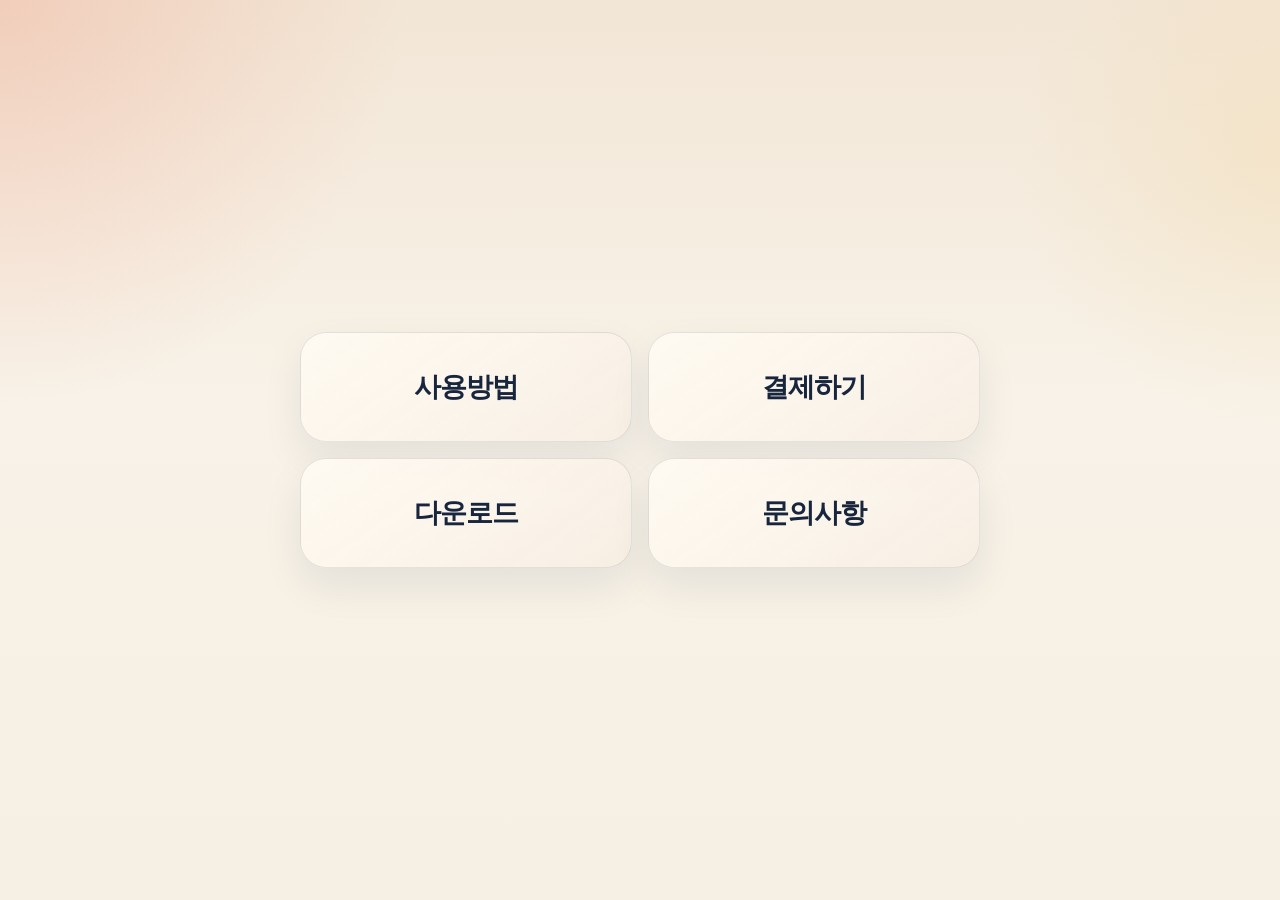
==== commit 094b1d1b: "new2" ====
--- a/index.html
+++ b/index.html
@@ -4,414 +4,41 @@
   <meta charset="UTF-8">
   <meta name="viewport" content="width=device-width, initial-scale=1.0">
   <meta name="google-site-verification" content="dafr5xG1cfZSoQgHQdruboU1DNLpNg_eXWHtskZgGs8">
-  <title>또하고 부업 | 구글 로그인 기반 네이버 자동화 글쓰기 서비스</title>
+  <title>또하고 부업</title>
   <meta
     name="description"
-    content="또하고 부업은 구글 아이디 기반 결제와 데스크톱 로그인을 연결해 사용하는 네이버 자동화 글쓰기 서비스입니다. Basic 33,000원 요금제, 서비스 소개, 제품 다운로드 안내를 한 페이지에서 제공합니다."
+    content="또하고 부업 메인 페이지. 사용방법, 결제하기, 다운로드, 문의사항 버튼을 제공합니다."
   >
-  <meta
-    name="keywords"
-    content="또하고 부업, 네이버 자동화 글쓰기, 구글 로그인 결제, Basic 33000, Pro 55000, 제품 다운로드"
-  >
-  <meta property="og:title" content="또하고 부업 | 구글 로그인 기반 네이버 자동화 글쓰기 서비스">
-  <meta
-    property="og:description"
-    content="웹에서 결제한 같은 구글 아이디로 데스크톱 앱에 로그인해 사용하는 또하고 부업 소개 페이지입니다."
-  >
+  <meta property="og:title" content="또하고 부업">
+  <meta property="og:description" content="또하고 부업 메인 페이지">
   <meta property="og:type" content="website">
   <meta property="og:url" content="https://mangorockets.com/">
-  <meta property="og:image" content="https://mangorockets.com/assets/images/og-image.png">
   <link rel="canonical" href="https://mangorockets.com/">
   <link rel="stylesheet" href="/assets/css/style.css">
 </head>
-<body class="landing-page">
-  <header class="site-header">
-    <nav class="site-nav">
-      <a href="/" class="brand">
-        <span class="brand-mark">또</span>
-        <span class="brand-copy">
-          <strong>또하고 부업</strong>
-          <small>Naver Auto Writing Desktop</small>
-        </span>
+<body class="home-minimal">
+  <main class="home-shell">
+    <div class="home-actions">
+      <a href="/about.html" class="home-button">사용방법</a>
+      <a
+        href="mailto:mangorocket.official@gmail.com?subject=%EB%98%90%ED%95%98%EA%B3%A0%20%EB%B6%80%EC%97%85%20%EA%B2%B0%EC%A0%9C%20%EB%AC%B8%EC%9D%98"
+        class="home-button"
+      >
+        결제하기
       </a>
-
-      <ul class="nav-links">
-        <li><a href="#pricing">요금제</a></li>
-        <li><a href="#service">서비스 소개</a></li>
-        <li><a href="#download">다운로드</a></li>
-        <li><a href="#support">지원 문서</a></li>
-      </ul>
-
-      <a href="#pricing" class="btn btn-primary nav-cta">Basic 시작</a>
-    </nav>
-  </header>
-
-  <main class="page-shell landing-shell">
-    <section class="hero-panel">
-      <div class="hero-copy">
-        <p class="eyebrow">GOOGLE LOGIN + PAYMENT + DESKTOP DOWNLOAD</p>
-        <h1>
-          결제한 구글 아이디 그대로<br>
-          다운로드 후 바로 쓰는<br>
-          또하고 부업
-        </h1>
-        <p class="hero-description">
-          또하고 부업은 웹페이지에서 결제한 구글 계정과 데스크톱 앱 로그인 계정을 연결해
-          사용하는 네이버 자동화 글쓰기 서비스입니다. 현재는 <strong>Basic 33,000원</strong>
-          흐름을 우선 운영하고, <strong>Pro 55,000원</strong> 기능은 추후 업데이트 예정입니다.
-        </p>
-
-        <div class="hero-actions">
-          <a
-            href="mailto:mangorocket.official@gmail.com?subject=%EB%98%90%ED%95%98%EA%B3%A0%20%EB%B6%80%EC%97%85%20Basic%20%EA%B2%B0%EC%A0%9C%20%EB%AC%B8%EC%9D%98"
-            class="btn btn-primary"
-          >
-            Basic 결제 문의
-          </a>
-          <a href="#download" class="btn btn-ghost">제품 다운로드 안내</a>
-        </div>
-
-        <div class="hero-meta">
-          <span class="chip chip--bright">현재 오픈: Basic 33,000원</span>
-          <span class="chip">다음 업데이트: Pro 55,000원</span>
-          <span class="chip">같은 구글 아이디로 결제/로그인</span>
-        </div>
-      </div>
-
-      <aside class="hero-rail">
-        <section class="summary-card summary-card--accent">
-          <p class="summary-label">사용 흐름</p>
-          <ol class="summary-list">
-            <li>웹페이지에서 구글 계정 기준으로 결제</li>
-            <li>Windows 데스크톱 앱 다운로드</li>
-            <li>앱에서 동일한 구글 계정으로 로그인</li>
-            <li>결제 권한 확인 후 서비스 사용</li>
-          </ol>
-        </section>
-
-        <section class="summary-card">
-          <p class="summary-label">현재 안내</p>
-          <ul class="bullet-list">
-            <li>Basic 요금제 중심으로 먼저 운영</li>
-            <li>네이버 자동화 글쓰기 앱 소개 포함</li>
-            <li>다운로드와 지원 문서 동선 통합</li>
-          </ul>
-        </section>
-      </aside>
-    </section>
-
-    <section class="signal-grid">
-      <article class="signal-card">
-        <p class="signal-number">01</p>
-        <h2>구글 계정 기준 권한 확인</h2>
-        <p>웹 결제와 데스크톱 로그인에 같은 구글 아이디를 사용하도록 설계된 흐름입니다.</p>
-      </article>
-      <article class="signal-card">
-        <p class="signal-number">02</p>
-        <h2>네이버 자동화 글쓰기 데스크톱 앱</h2>
-        <p>엑셀 주제 불러오기, 자동 글쓰기, 발행 흐름을 Windows 데스크톱에서 다룹니다.</p>
-      </article>
-      <article class="signal-card">
-        <p class="signal-number">03</p>
-        <h2>결제, 소개, 다운로드를 한 페이지에</h2>
-        <p>구매 전 설명 확인, 결제 문의, 제품 다운로드, 지원 문서 접근을 한 번에 정리합니다.</p>
-      </article>
-    </section>
-
-    <section id="flow" class="section-block">
-      <div class="section-heading">
-        <p class="eyebrow eyebrow--dark">ACCOUNT FLOW</p>
-        <h2>결제와 사용 방식</h2>
-        <p>
-          이 페이지의 핵심은 “웹 결제 계정 = 제품 로그인 계정”입니다. 결제 후 제품에서
-          다른 구글 계정으로 로그인하면 권한 확인이 맞지 않을 수 있으므로 같은 계정을
-          유지하는 흐름을 전면에 배치했습니다.
-        </p>
-      </div>
-
-      <div class="journey-grid">
-        <article class="journey-card">
-          <span class="journey-step">STEP 1</span>
-          <h3>구글 계정으로 결제 진행</h3>
-          <p>웹페이지에서 결제를 진행할 때 기준이 되는 구글 계정을 먼저 확정합니다.</p>
-        </article>
-        <article class="journey-card">
-          <span class="journey-step">STEP 2</span>
-          <h3>결제 정보와 권한 등록</h3>
-          <p>결제 완료 후 해당 구글 계정 기준으로 사용 권한을 연결하는 구조를 안내합니다.</p>
-        </article>
-        <article class="journey-card">
-          <span class="journey-step">STEP 3</span>
-          <h3>제품 다운로드 및 설치</h3>
-          <p>다운로드한 Windows 데스크톱 앱을 설치한 뒤 첫 실행 준비를 합니다.</p>
-        </article>
-        <article class="journey-card">
-          <span class="journey-step">STEP 4</span>
-          <h3>동일한 구글 계정으로 로그인</h3>
-          <p>제품에서 같은 구글 아이디로 로그인해야 결제 정보를 기준으로 사용이 연결됩니다.</p>
-        </article>
-      </div>
-
-      <div class="notice-card">
-        <strong>중요</strong>
-        <p>
-          웹에서 결제한 구글 계정과 제품에서 로그인하는 구글 계정은 반드시 동일해야 합니다.
-          이 안내는 메인 랜딩, 요금제, 다운로드 섹션 전체에서 반복적으로 보이도록 구성했습니다.
-        </p>
-      </div>
-    </section>
-
-    <section id="pricing" class="section-block">
-      <div class="section-heading">
-        <p class="eyebrow eyebrow--dark">PRICING</p>
-        <h2>요금제 및 결제 안내</h2>
-        <p>
-          현재는 Basic 중심으로 운영하고 있습니다. Pro는 추후 기능 업데이트와 함께 별도로
-          오픈할 수 있도록 카드 구조를 미리 잡아 두었습니다.
-        </p>
-      </div>
-
-      <div class="pricing-grid">
-        <article class="pricing-card pricing-card--featured">
-          <div class="pricing-topline">
-            <span class="pricing-status pricing-status--live">현재 사용 가능</span>
-            <span class="pricing-badge">NOW</span>
-          </div>
-          <h3>Basic</h3>
-          <p class="pricing-price">33,000원</p>
-          <p class="pricing-description">
-            먼저 운영할 기본 요금제입니다. 같은 구글 계정으로 결제와 제품 로그인을 연결하는
-            흐름을 중심으로 구성합니다.
-          </p>
-          <ul class="feature-list">
-            <li>구글 로그인 기준 결제/권한 연결</li>
-            <li>Windows 데스크톱 앱 사용</li>
-            <li>네이버 자동화 글쓰기 기본 기능</li>
-            <li>1개 네이버 프로필 기준 사용 흐름</li>
-          </ul>
-          <div class="card-actions">
-            <a
-              href="mailto:mangorocket.official@gmail.com?subject=%EB%98%90%ED%95%98%EA%B3%A0%20%EB%B6%80%EC%97%85%20Basic%20%EA%B2%B0%EC%A0%9C%20%EC%8B%A0%EC%B2%AD"
-              class="btn btn-primary btn-block"
-            >
-              Basic 결제 신청
-            </a>
-            <a href="#download" class="btn btn-ghost btn-block">다운로드 절차 보기</a>
-          </div>
-        </article>
-
-        <article class="pricing-card pricing-card--upcoming">
-          <div class="pricing-topline">
-            <span class="pricing-status pricing-status--waiting">업데이트 예정</span>
-            <span class="pricing-badge pricing-badge--muted">SOON</span>
-          </div>
-          <h3>Pro</h3>
-          <p class="pricing-price">55,000원</p>
-          <p class="pricing-description">
-            기능 확장과 함께 나중에 열 계획인 상위 요금제입니다. 현재 랜딩 페이지에는 소개와
-            대기 동선만 포함했습니다.
-          </p>
-          <ul class="feature-list">
-            <li>확장된 권한 체계 반영 예정</li>
-            <li>다중 프로필 운영 흐름 반영 예정</li>
-            <li>업데이트 일정에 맞춰 결제 버튼 오픈</li>
-            <li>추후 상세 기능 안내 추가 가능</li>
-          </ul>
-          <div class="card-actions">
-            <span class="btn btn-disabled btn-block">출시 준비 중</span>
-            <a href="#support" class="btn btn-outline btn-block">오픈 일정 문의</a>
-          </div>
-        </article>
-      </div>
-
-      <div class="inline-note">
-        <p>
-          현재 버튼은 운영 문의 기준으로 연결했습니다. 실제 Toss Payments 체크아웃 URL이나
-          별도 결제 페이지 주소가 준비되면 Basic 버튼만 교체해서 바로 연결할 수 있습니다.
-        </p>
-      </div>
-    </section>
-
-    <section id="service" class="section-block">
-      <div class="section-heading">
-        <p class="eyebrow eyebrow--dark">SERVICE</p>
-        <h2>또하고 네이버 자동화 글쓰기 서비스 소개</h2>
-        <p>
-          실제 제품 프로젝트 기준으로 보면 데스크톱 앱 안에서 일반 글쓰기, 브랜드커넥트 글쓰기,
-          쿠팡 링크 기반 글쓰기, 엑셀 주제 관리 흐름이 이미 나뉘어 있습니다. 이 페이지는 그
-          구조를 사용자에게 이해하기 쉽게 압축해서 설명합니다.
-        </p>
-      </div>
-
-      <div class="feature-grid">
-        <article class="feature-card">
-          <span class="feature-kicker">GENERAL WRITING</span>
-          <h3>엑셀 주제 불러오기와 자동 글쓰기</h3>
-          <p>
-            엑셀 파일에서 주제를 불러온 뒤 초안을 생성하고, 순서대로 자동 글쓰기를 실행하는
-            흐름을 사용할 수 있습니다.
-          </p>
-        </article>
-
-        <article class="feature-card">
-          <span class="feature-kicker">BRAND CONNECT</span>
-          <h3>브랜드커넥트 링크 기반 글 작성</h3>
-          <p>
-            브랜드커넥트 링크를 기준으로 상품 정보를 스크랩하고 초안과 이미지 흐름을 연결하는
-            작업을 제품 안에서 처리합니다.
-          </p>
-        </article>
-
-        <article class="feature-card">
-          <span class="feature-kicker">COUPANG</span>
-          <h3>쿠팡 링크 스크랩과 발행 준비</h3>
-          <p>
-            쿠팡 링크나 파트너스 링크를 가져와 자동 초안을 생성하고, 수정 후 발행까지 이어지는
-            데스크톱 작업 흐름을 다룹니다.
-          </p>
-        </article>
-
-        <article class="feature-card">
-          <span class="feature-kicker">PROMPT + EDIT</span>
-          <h3>프롬프트 수정과 직접 편집</h3>
-          <p>
-            자동 생성만 끝이 아니라 제목, 본문, 태그, 프롬프트를 직접 수정한 뒤 발행 흐름을
-            조정할 수 있도록 설계되어 있습니다.
-          </p>
-        </article>
-      </div>
-
-      <div class="service-panel">
-        <div class="service-panel__copy">
-          <h3>현재 페이지에서 강조한 메시지</h3>
-          <ul class="bullet-list">
-            <li>서비스 설명은 실제 앱 기능 흐름과 맞춰서 작성</li>
-            <li>다운로드 후 같은 구글 계정으로 로그인하는 점을 반복 안내</li>
-            <li>Basic과 Pro의 상태를 한눈에 구분</li>
-          </ul>
-        </div>
-        <div class="service-panel__status">
-          <p class="service-status-label">운영 기준</p>
-          <div class="mini-stat">
-            <span>현재 공개</span>
-            <strong>Basic</strong>
-          </div>
-          <div class="mini-stat">
-            <span>다음 단계</span>
-            <strong>Pro</strong>
-          </div>
-          <div class="mini-stat">
-            <span>로그인 기준</span>
-            <strong>Google Account</strong>
-          </div>
-        </div>
-      </div>
-    </section>
-
-    <section id="download" class="section-block">
-      <div class="section-heading">
-        <p class="eyebrow eyebrow--dark">DOWNLOAD</p>
-        <h2>제품 다운로드</h2>
-        <p>
-          이 섹션은 실제 다운로드 버튼을 연결하기 위한 자리입니다. 지금은 사용자가 설치 전
-          확인해야 하는 계정 기준과 다운로드 안내를 먼저 정리했습니다.
-        </p>
-      </div>
-
-      <div class="download-layout">
-        <article class="download-card download-card--primary">
-          <h3>Windows 데스크톱 앱</h3>
-          <p>
-            결제 완료 후 사용하는 프로그램은 Windows 데스크톱 앱 기준입니다. 앱 실행 뒤에는
-            웹에서 결제한 것과 같은 구글 아이디로 로그인해야 사용 권한이 이어집니다.
-          </p>
-          <div class="card-actions">
-            <a
-              href="mailto:mangorocket.official@gmail.com?subject=%EB%98%90%ED%95%98%EA%B3%A0%20%EB%B6%80%EC%97%85%20%EB%8B%A4%EC%9A%B4%EB%A1%9C%EB%93%9C%20%EB%AC%B8%EC%9D%98"
-              class="btn btn-secondary"
-            >
-              다운로드 문의
-            </a>
-            <a href="/about.html" class="btn btn-outline">서비스 문서 보기</a>
-          </div>
-        </article>
-
-        <article class="download-card">
-          <h3>설치 전 체크리스트</h3>
-          <ol class="check-list">
-            <li>결제에 사용한 구글 계정을 확인합니다.</li>
-            <li>다운로드 받은 Windows 앱을 설치합니다.</li>
-            <li>첫 실행 후 같은 구글 계정으로 로그인합니다.</li>
-            <li>권한 확인 후 네이버 자동화 글쓰기를 시작합니다.</li>
-          </ol>
-        </article>
-
-        <article class="download-card">
-          <h3>추가 연결 예정 항목</h3>
-          <ul class="bullet-list">
-            <li>실제 다운로드 파일 URL</li>
-            <li>Toss Payments 또는 별도 결제 링크</li>
-            <li>버전 표기와 업데이트 로그</li>
-          </ul>
-        </article>
-      </div>
-    </section>
-
-    <section id="support" class="section-block">
-      <div class="section-heading">
-        <p class="eyebrow eyebrow--dark">SUPPORT</p>
-        <h2>지원 문서와 운영 정보</h2>
-        <p>
-          메인 페이지는 판매와 소개 중심으로 바꾸되, 기존 지원 문서 접근은 유지했습니다.
-          개인정보처리방침, 이용약관, 데이터 삭제 안내는 아래에서 바로 이동할 수 있습니다.
-        </p>
-      </div>
-
-      <div class="support-grid">
-        <a class="support-card" href="/about.html">
-          <span class="support-label">소개</span>
-          <h3>서비스 소개 문서</h3>
-          <p>서비스 개요와 운영 정보를 별도 문서로 확인합니다.</p>
-        </a>
-        <a class="support-card" href="/privacy.html">
-          <span class="support-label">정책</span>
-          <h3>개인정보처리방침</h3>
-          <p>계정, 문의, 운영 과정에서 다루는 정보 기준을 확인합니다.</p>
-        </a>
-        <a class="support-card" href="/terms.html">
-          <span class="support-label">약관</span>
-          <h3>이용약관</h3>
-          <p>서비스 이용 조건과 책임 범위를 확인할 수 있습니다.</p>
-        </a>
-        <a class="support-card" href="/data-deletion.html">
-          <span class="support-label">삭제</span>
-          <h3>데이터 삭제 안내</h3>
-          <p>삭제 요청 절차와 문의 채널을 안내합니다.</p>
-        </a>
-      </div>
-    </section>
+      <a
+        href="mailto:mangorocket.official@gmail.com?subject=%EB%98%90%ED%95%98%EA%B3%A0%20%EB%B6%80%EC%97%85%20%EB%8B%A4%EC%9A%B4%EB%A1%9C%EB%93%9C%20%EB%AC%B8%EC%9D%98"
+        class="home-button"
+      >
+        다운로드
+      </a>
+      <a
+        href="mailto:mangorocket.official@gmail.com?subject=%EB%98%90%ED%95%98%EA%B3%A0%20%EB%B6%80%EC%97%85%20%EB%AC%B8%EC%9D%98%EC%82%AC%ED%95%AD"
+        class="home-button"
+      >
+        문의사항
+      </a>
+    </div>
   </main>
-
-  <footer class="site-footer">
-    <div class="footer-content">
-      <div class="footer-brand">
-        <strong>또하고 부업</strong>
-        <p>구글 로그인 기반 네이버 자동화 글쓰기 서비스</p>
-      </div>
-
-      <ul class="footer-links">
-        <li><a href="#pricing">요금제</a></li>
-        <li><a href="#service">서비스 소개</a></li>
-        <li><a href="#download">다운로드</a></li>
-        <li><a href="/privacy.html">개인정보처리방침</a></li>
-        <li><a href="/terms.html">이용약관</a></li>
-      </ul>
-
-      <div class="footer-bottom">
-        <p>&copy; 2026 MangoRocket Official. 또하고 부업.</p>
-        <p>문의: <a href="mailto:mangorocket.official@gmail.com">mangorocket.official@gmail.com</a></p>
-      </div>
-    </div>
-  </footer>
 </body>
 </html>
--- a/assets/css/style.css
+++ b/assets/css/style.css
@@ -48,6 +48,11 @@
   flex-direction: column;
 }
 
+.home-minimal {
+  justify-content: center;
+  align-items: center;
+}
+
 h1,
 h2,
 h3,
@@ -85,6 +90,52 @@
   margin: 0 auto;
   padding: 2rem 1.4rem 4rem;
   flex: 1;
+}
+
+.home-shell {
+  width: min(680px, calc(100% - 2rem));
+  max-width: 680px;
+  margin: 0 auto;
+  padding: 2rem 0;
+  display: flex;
+  align-items: center;
+  justify-content: center;
+  flex: 0 1 auto;
+}
+
+.home-actions {
+  width: 100%;
+  display: grid;
+  grid-template-columns: repeat(2, minmax(0, 1fr));
+  gap: 1rem;
+}
+
+.home-button {
+  min-height: 110px;
+  display: flex;
+  align-items: center;
+  justify-content: center;
+  padding: 1.2rem;
+  border-radius: 26px;
+  background:
+    linear-gradient(145deg, rgba(255, 250, 242, 0.96), rgba(247, 238, 227, 0.92));
+  border: 1px solid rgba(17, 35, 63, 0.1);
+  box-shadow: var(--shadow-soft);
+  color: var(--text-primary);
+  font-size: clamp(1.2rem, 2.6vw, 1.7rem);
+  font-weight: 800;
+  letter-spacing: -0.04em;
+  transition:
+    transform var(--transition),
+    box-shadow var(--transition),
+    border-color var(--transition),
+    background-color var(--transition);
+}
+
+.home-button:hover {
+  transform: translateY(-4px);
+  border-color: rgba(225, 92, 63, 0.24);
+  box-shadow: 0 24px 44px rgba(17, 35, 63, 0.12);
 }
 
 .page-shell {
@@ -1091,6 +1142,19 @@
     font-size: 14px;
   }
 
+  .home-shell {
+    width: calc(100% - 2rem);
+    padding: 1rem 0;
+  }
+
+  .home-actions {
+    grid-template-columns: 1fr;
+  }
+
+  .home-button {
+    min-height: 84px;
+  }
+
   main {
     padding: 1.2rem 1rem 3rem;
   }
